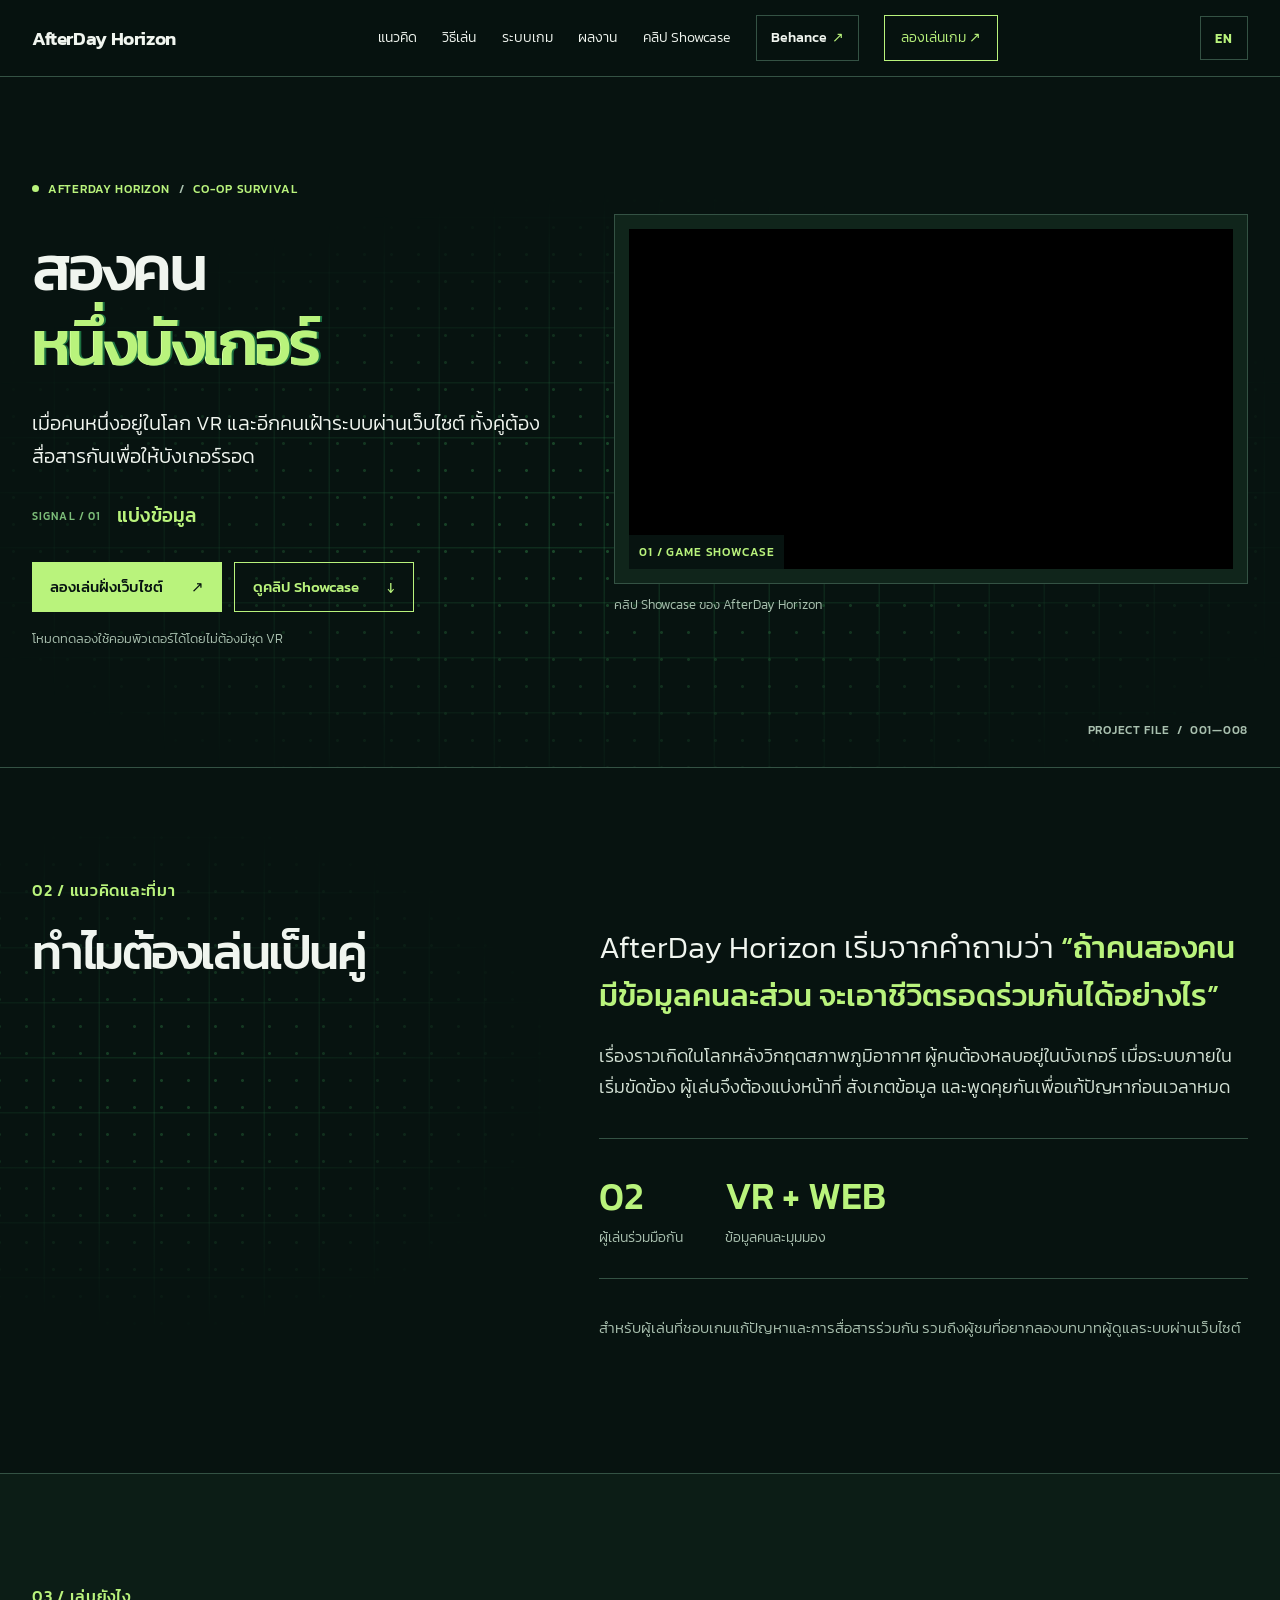
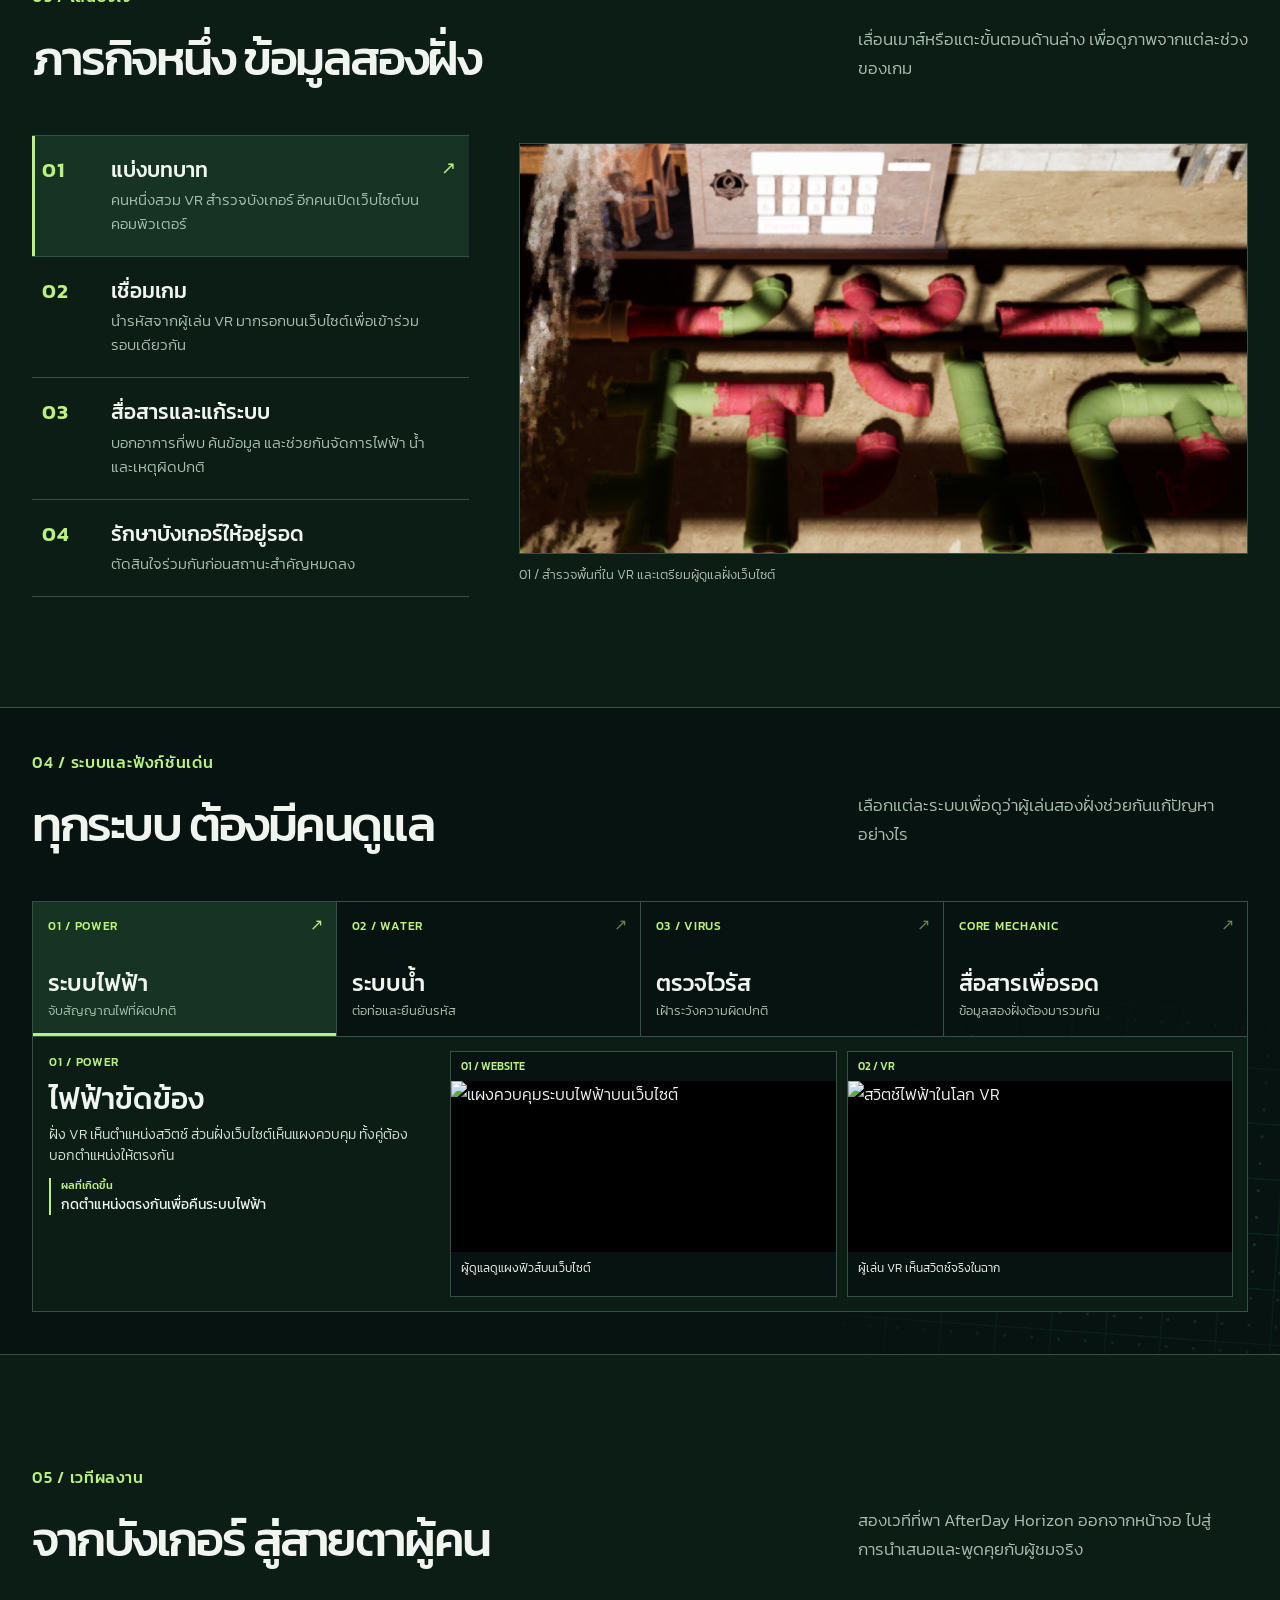
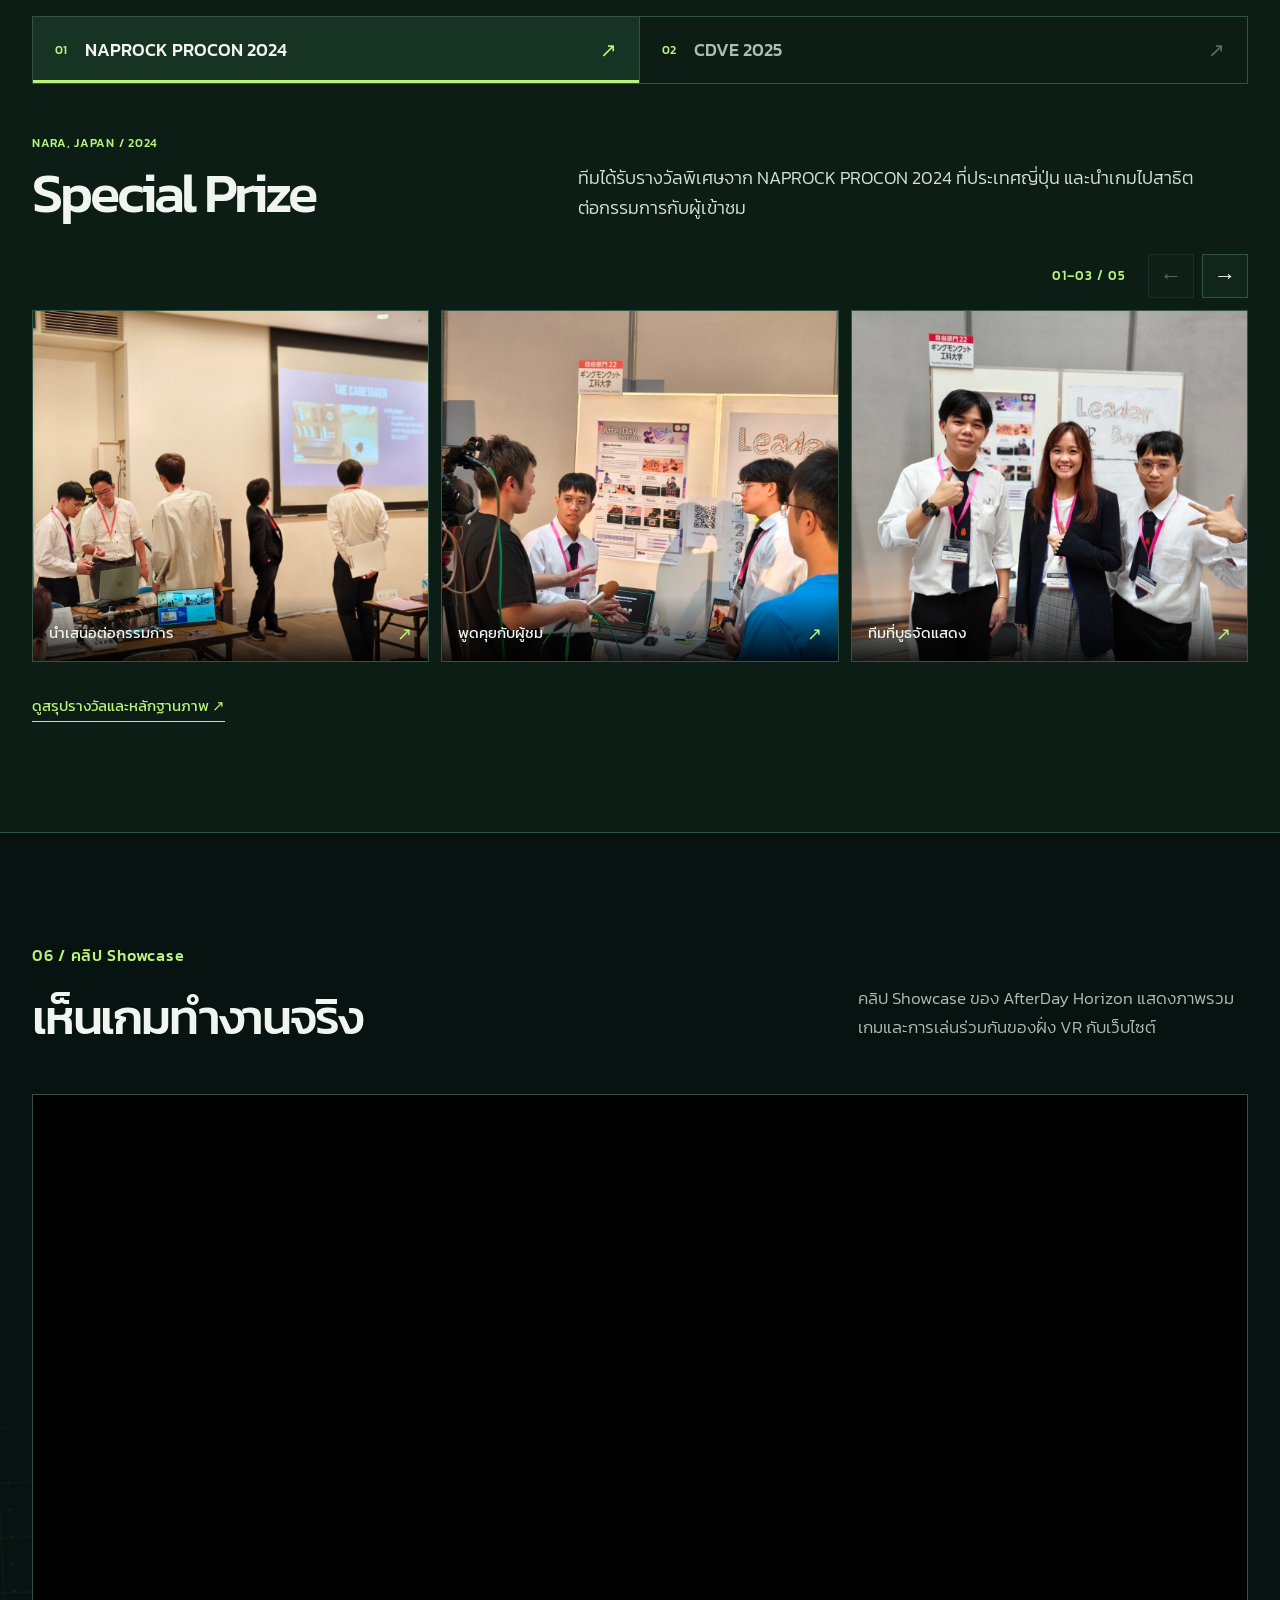
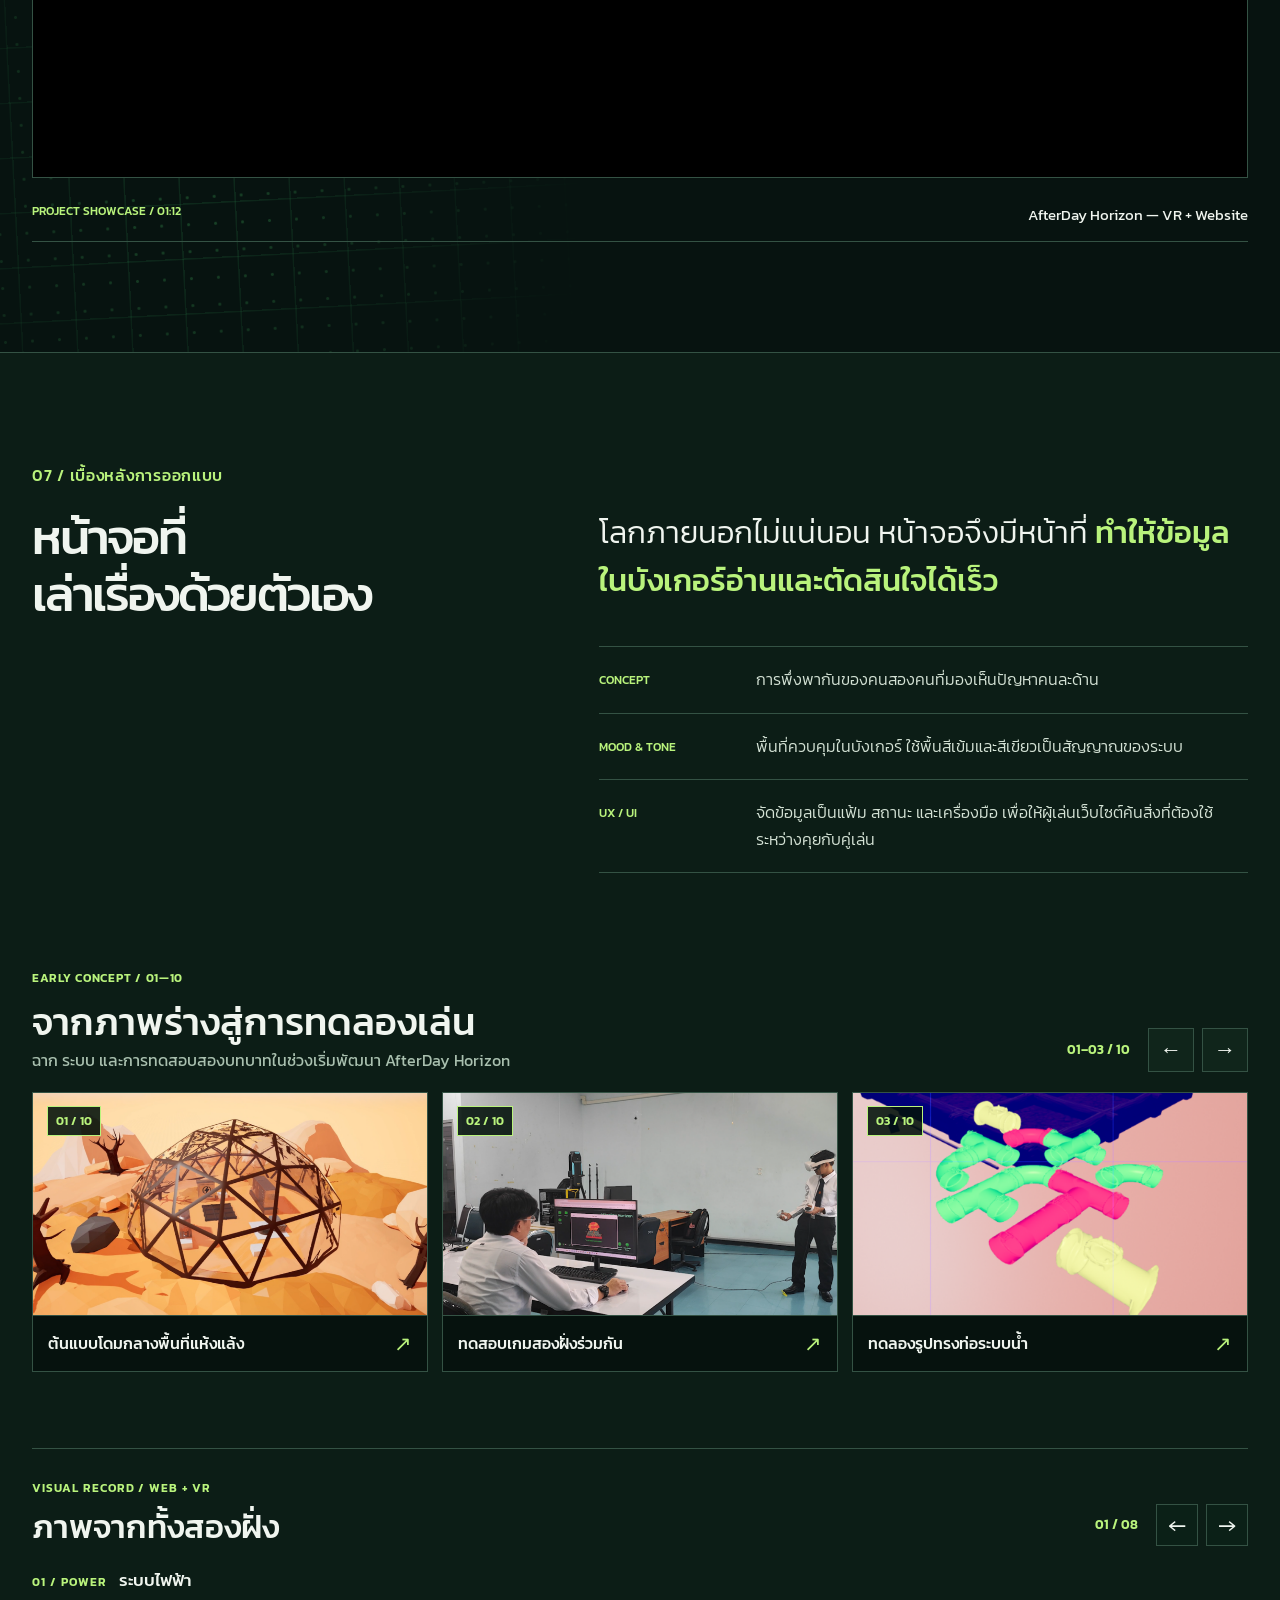
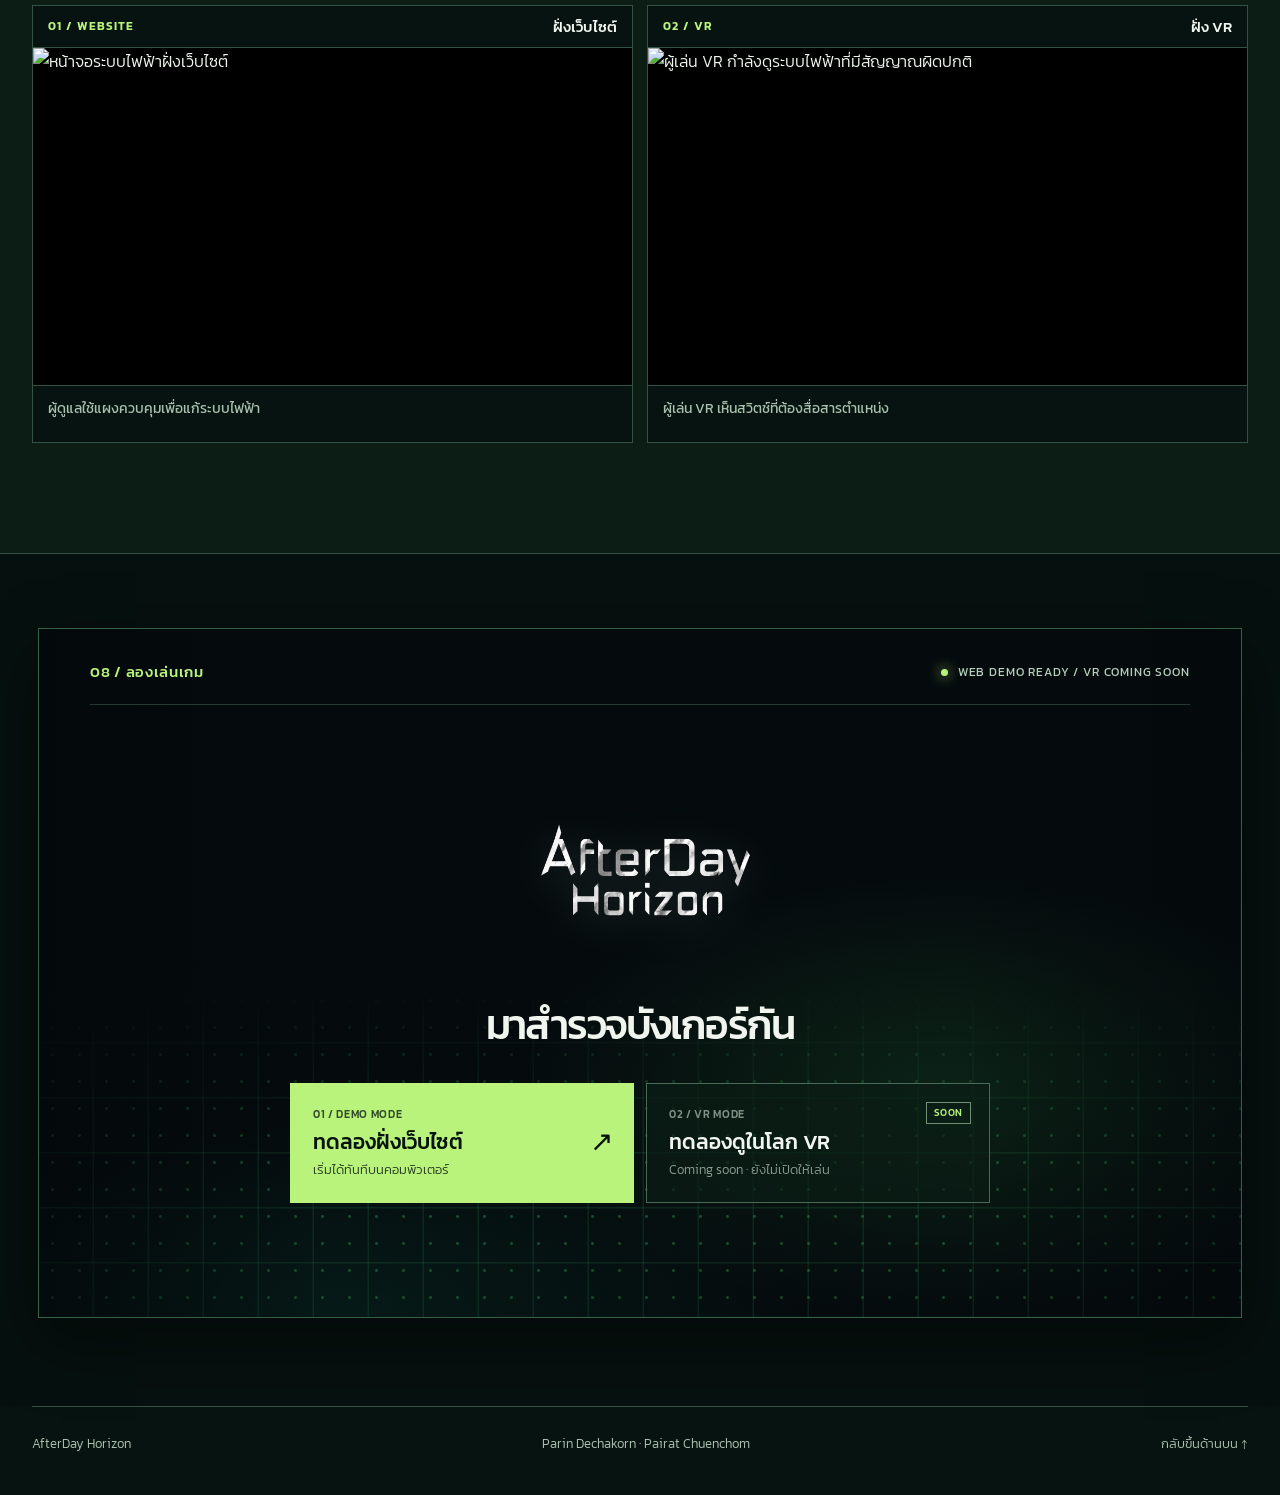
==== index.html @ 2ce30a41 "first commit 1" ====
<!doctype html>
<html lang="th">
<head>
  <meta charset="utf-8">
  <meta name="viewport" content="width=device-width, initial-scale=1">
  <meta name="theme-color" content="#071310">
  <meta name="description" content="AfterDay Horizon เกมเอาชีวิตรอดแบบร่วมมือสำหรับผู้เล่นสองคน ผ่าน VR และเว็บไซต์">
  <title>AfterDay Horizon</title>
  <link rel="icon" type="image/svg+xml" href="img/afterday-favicon.svg?v=1">
  <link rel="preconnect" href="https://fonts.googleapis.com">
  <link rel="preconnect" href="https://fonts.gstatic.com" crossorigin>
  <link href="https://fonts.googleapis.com/css2?family=Kanit:wght@300;400;500;600;700&display=swap" rel="stylesheet">
  <link rel="stylesheet" href="presentation.css?v=9">
  <link rel="stylesheet" href="interactive.css?v=7">
  <link rel="stylesheet" href="updates.css?v=17">
  <link rel="stylesheet" href="design-gallery.css?v=3">
  <link rel="stylesheet" href="concept-gallery.css?v=3">
  <link rel="stylesheet" href="play-launch.css?v=6">
  <link rel="stylesheet" href="atmosphere.css?v=2">
  <link rel="stylesheet" href="glitch.css?v=8">
  <link rel="stylesheet" href="game-transition.css?v=3">
  <script src="i18n.js?v=24" defer></script>
  <script src="presentation.js?v=10" defer></script>
  <script src="design-gallery.js?v=3" defer></script>
  <script src="concept-gallery.js?v=2" defer></script>
  <script src="glitch.js?v=9" defer></script>
  <script src="game-transition.js?v=2" defer></script>
</head>
<body>
  <a class="skip-link" href="#main">ข้ามไปยังเนื้อหา</a>
  <header class="site-header" id="top"><div class="header-inner wrap">
    <a class="brand" href="#top" aria-label="AfterDay Horizon กลับไปด้านบน">AfterDay Horizon</a>
    <button class="menu-toggle" type="button" aria-expanded="false" aria-controls="main-nav">เมนู <span aria-hidden="true">+</span></button>
    <nav class="main-nav" id="main-nav" aria-label="เมนูหลัก"><a href="#concept">แนวคิด</a><a href="#how-to-play">วิธีเล่น</a><a href="#systems">ระบบเกม</a><a href="#competition">ผลงาน</a><a href="#demo">คลิป Showcase</a><a class="nav-behance" href="https://www.behance.net/gallery/244161853/AfterDay-Horizon-Award-Winning-VR-Web-Co-op-Game" target="_blank" rel="noopener noreferrer" aria-label="ดูผลงานบน Behance (เปิดแท็บใหม่)">Behance <span aria-hidden="true">↗</span></a><a class="nav-play" href="#play">ลองเล่นเกม <span aria-hidden="true">↗</span></a></nav>
    <button type="button" id="language-toggle" class="language-toggle" aria-label="Switch to English" aria-pressed="false">EN</button>
  </div></header>
  <main id="main">
    <section class="hero wrap" aria-labelledby="hero-title">
      <div class="hero-copy"><p class="eyebrow"><span class="live-dot" aria-hidden="true"></span> AFTERDAY HORIZON <span class="eyebrow-divider">/</span> CO-OP SURVIVAL</p>
        <h1 id="hero-title">สองคน<br><em data-text="หนึ่งบังเกอร์">หนึ่งบังเกอร์</em></h1>
        <p class="hero-lead">เมื่อคนหนึ่งอยู่ในโลก VR และอีกคนเฝ้าระบบผ่านเว็บไซต์ ทั้งคู่ต้องสื่อสารกันเพื่อให้บังเกอร์รอด</p>
        <div class="hero-signal" aria-label="แบ่งข้อมูล แก้ระบบ และรอดไปด้วยกัน"><span class="signal-label" aria-hidden="true">SIGNAL / <span class="signal-index">01</span></span><span class="signal-word" data-text="แบ่งข้อมูล" aria-hidden="true">แบ่งข้อมูล</span></div>
        <div class="actions"><a class="button button-primary game-entry-link" href="game.html?demo=1&v=2">ลองเล่นฝั่งเว็บไซต์ <span aria-hidden="true">↗</span></a><a class="button button-outline" href="#demo">ดูคลิป Showcase <span aria-hidden="true">↓</span></a></div>
        <p class="hero-hint">โหมดทดลองใช้คอมพิวเตอร์ได้โดยไม่ต้องมีชุด VR</p></div>
      <figure class="hero-media"><div class="hero-media-frame"><video id="hero-video" autoplay muted loop playsinline preload="metadata" poster="img_new/img_Website/img_web_11.png" aria-label="วิดีโอ Showcase AfterDay Horizon"><source src="img_new/cdve/showcase.mp4" type="video/mp4"></video><span class="media-label">01 / GAME SHOWCASE</span></div><figcaption>คลิป Showcase ของ AfterDay Horizon</figcaption></figure>
      <div class="hero-index" aria-hidden="true">PROJECT FILE&nbsp; / &nbsp;001—008</div>
    </section>
    <section class="section concept-section" id="concept" aria-labelledby="concept-title"><div class="wrap section-grid"><div class="section-heading"><span class="section-number">02 / แนวคิดและที่มา</span><h2 class="single-line-title" id="concept-title"><span class="glitch-keyword" data-text="ทำไมต้องเล่นเป็นคู่">ทำไมต้องเล่นเป็นคู่</span></h2></div><div class="section-content"><p class="big-copy">AfterDay Horizon เริ่มจากคำถามว่า <strong>“ถ้าคนสองคนมีข้อมูลคนละส่วน จะเอาชีวิตรอดร่วมกันได้อย่างไร”</strong></p><p>เรื่องราวเกิดในโลกหลังวิกฤตสภาพภูมิอากาศ ผู้คนต้องหลบอยู่ในบังเกอร์ เมื่อระบบภายในเริ่มขัดข้อง ผู้เล่นจึงต้องแบ่งหน้าที่ สังเกตข้อมูล และพูดคุยกันเพื่อแก้ปัญหาก่อนเวลาหมด</p><div class="fact-row"><div><span class="fact-value">02</span><span class="fact-label">ผู้เล่นร่วมมือกัน</span></div><div><span class="fact-value">VR + WEB</span><span class="fact-label">ข้อมูลคนละมุมมอง</span></div></div><p class="minor-copy">สำหรับผู้เล่นที่ชอบเกมแก้ปัญหาและการสื่อสารร่วมกัน รวมถึงผู้ชมที่อยากลองบทบาทผู้ดูแลระบบผ่านเว็บไซต์</p></div></div></section>
    <section class="section steps-section" id="how-to-play" aria-labelledby="steps-title">
      <div class="wrap">
        <div class="section-heading horizontal"><div><span class="section-number">03 / เล่นยังไง</span><h2 class="single-line-title" id="steps-title"><span class="glitch-keyword" data-text="ภารกิจหนึ่ง ข้อมูลสองฝั่ง">ภารกิจหนึ่ง ข้อมูลสองฝั่ง</span></h2></div><p>เลื่อนเมาส์หรือแตะขั้นตอนด้านล่าง เพื่อดูภาพจากแต่ละช่วงของเกม</p></div>
        <div class="step-layout">
          <ol class="step-list">
            <li><button class="step-trigger is-active" type="button" data-step="1" aria-current="step"><span class="step-count">01</span><span class="step-body"><strong>แบ่งบทบาท</strong><span>คนหนึ่งสวม VR สำรวจบังเกอร์ อีกคนเปิดเว็บไซต์บนคอมพิวเตอร์</span></span><span class="step-arrow" aria-hidden="true">↗</span></button></li>
            <li><button class="step-trigger" type="button" data-step="2"><span class="step-count">02</span><span class="step-body"><strong>เชื่อมเกม</strong><span>นำรหัสจากผู้เล่น VR มากรอกบนเว็บไซต์เพื่อเข้าร่วมรอบเดียวกัน</span></span><span class="step-arrow" aria-hidden="true">↗</span></button></li>
            <li><button class="step-trigger" type="button" data-step="3"><span class="step-count">03</span><span class="step-body"><strong>สื่อสารและแก้ระบบ</strong><span>บอกอาการที่พบ ค้นข้อมูล และช่วยกันจัดการไฟฟ้า น้ำ และเหตุผิดปกติ</span></span><span class="step-arrow" aria-hidden="true">↗</span></button></li>
            <li><button class="step-trigger" type="button" data-step="4"><span class="step-count">04</span><span class="step-body"><strong>รักษาบังเกอร์ให้อยู่รอด</strong><span>ตัดสินใจร่วมกันก่อนสถานะสำคัญหมดลง</span></span><span class="step-arrow" aria-hidden="true">↗</span></button></li>
          </ol>
          <figure class="step-visual"><div class="step-image-frame"><img id="step-preview" src="img_new/img_VR/img_vr_14.png" alt="ผู้เล่น VR กำลังจัดการท่อน้ำในบังเกอร์" loading="lazy" width="1280" height="720"></div><figcaption id="step-caption" aria-live="polite">01 / สำรวจพื้นที่ใน VR และเตรียมผู้ดูแลฝั่งเว็บไซต์</figcaption></figure>
        </div>
      </div>
    </section>
    <section class="section systems-section" id="systems" aria-labelledby="systems-title">
      <div class="wrap">
        <div class="section-heading horizontal"><div><span class="section-number">04 / ระบบและฟังก์ชันเด่น</span><h2 class="single-line-title" id="systems-title"><span class="glitch-keyword" data-text="ทุกระบบ ต้องมีคนดูแล">ทุกระบบ ต้องมีคนดูแล</span></h2></div><p>เลือกแต่ละระบบเพื่อดูว่าผู้เล่นสองฝั่งช่วยกันแก้ปัญหาอย่างไร</p></div>
        <div class="system-grid" role="group" aria-label="เลือกระบบในเกม">
          <button type="button" class="system-card is-active" data-system="power" aria-pressed="true"><span class="system-id">01 / POWER</span><span class="system-title">ระบบไฟฟ้า</span><span class="system-teaser">จับสัญญาณไฟที่ผิดปกติ</span><span class="system-card-arrow" aria-hidden="true">↗</span></button>
          <button type="button" class="system-card" data-system="water" aria-pressed="false"><span class="system-id">02 / WATER</span><span class="system-title">ระบบน้ำ</span><span class="system-teaser">ต่อท่อและยืนยันรหัส</span><span class="system-card-arrow" aria-hidden="true">↗</span></button>
          <button type="button" class="system-card" data-system="virus" aria-pressed="false"><span class="system-id">03 / VIRUS</span><span class="system-title">ตรวจไวรัส</span><span class="system-teaser">เฝ้าระวังความผิดปกติ</span><span class="system-card-arrow" aria-hidden="true">↗</span></button>
          <button type="button" class="system-card system-summary" data-system="coop" aria-pressed="false"><span class="system-id">CORE MECHANIC</span><span class="system-title">สื่อสารเพื่อรอด</span><span class="system-teaser">ข้อมูลสองฝั่งต้องมารวมกัน</span><span class="system-card-arrow" aria-hidden="true">↗</span></button>
        </div>
        <div class="system-detail" aria-live="polite">
          <div class="system-detail-copy"><span id="system-detail-index" class="stage-meta">01 / POWER</span><h3 id="system-detail-title">ไฟฟ้าขัดข้อง</h3><p id="system-detail-text">ฝั่ง VR เห็นตำแหน่งสวิตช์ ส่วนฝั่งเว็บไซต์เห็นแผงควบคุม ทั้งคู่ต้องบอกตำแหน่งให้ตรงกัน</p><div class="system-result"><span>ผลที่เกิดขึ้น</span><strong id="system-detail-result">กดตำแหน่งตรงกันเพื่อคืนระบบไฟฟ้า</strong></div></div>
          <div class="system-views">
            <figure class="system-view"><span class="system-view-label">01 / WEBSITE</span><img id="system-web-image" src="img_new/img_Website/img_web_11.png" alt="แผงควบคุมระบบไฟฟ้าบนเว็บไซต์" loading="lazy" width="1280" height="720"><figcaption id="system-web-caption">ผู้ดูแลดูแผงฟิวส์บนเว็บไซต์</figcaption></figure>
            <figure class="system-view"><span class="system-view-label">02 / VR</span><img id="system-vr-image" src="img_new/img_VR/img_vr_12.png" alt="สวิตช์ไฟฟ้าในโลก VR" loading="lazy" width="1280" height="720"><figcaption id="system-vr-caption">ผู้เล่น VR เห็นสวิตช์จริงในฉาก</figcaption></figure>
          </div>
        </div>
      </div>
    </section>
    <section class="section competition-section" id="competition" aria-labelledby="competition-title">
      <div class="wrap">
        <div class="section-heading horizontal"><div><span class="section-number">05 / เวทีผลงาน</span><h2 class="single-line-title" id="competition-title"><span class="glitch-keyword" data-text="จากบังเกอร์ สู่สายตาผู้คน">จากบังเกอร์ สู่สายตาผู้คน</span></h2></div><p>สองเวทีที่พา AfterDay Horizon ออกจากหน้าจอ ไปสู่การนำเสนอและพูดคุยกับผู้ชมจริง</p></div>
        <div class="stage-switch" role="tablist" aria-label="เลือกเวทีผลงาน">
          <button type="button" class="stage-tab is-active" id="tab-naprock" role="tab" aria-selected="true" aria-controls="panel-naprock" tabindex="0"><span>01</span> NAPROCK PROCON 2024 <span class="tab-arrow" aria-hidden="true">↗</span></button>
          <button type="button" class="stage-tab" id="tab-cdve" role="tab" aria-selected="false" aria-controls="panel-cdve" tabindex="-1"><span>02</span> CDVE 2025 <span class="tab-arrow" aria-hidden="true">↗</span></button>
        </div>
        <div class="stage-panel" id="panel-naprock" role="tabpanel" aria-labelledby="tab-naprock">
          <div class="stage-intro"><div><span class="stage-meta">NARA, JAPAN / 2024</span><h3>Special Prize</h3></div><p>ทีมได้รับรางวัลพิเศษจาก NAPROCK PROCON 2024 ที่ประเทศญี่ปุ่น และนำเกมไปสาธิตต่อกรรมการกับผู้เข้าชม</p></div>
          <div class="gallery-toolbar"><span class="gallery-count" aria-live="polite">01–03 / 05</span><div class="gallery-controls"><button class="gallery-nav gallery-prev" type="button" aria-label="ภาพก่อนหน้า" aria-controls="naprock-gallery" disabled>←</button><button class="gallery-nav gallery-next" type="button" aria-label="ภาพถัดไป" aria-controls="naprock-gallery">→</button></div></div>
          <div class="stage-gallery naprock-gallery" id="naprock-gallery" aria-label="ภาพการแข่งขัน NAPROCK PROCON 2024">
            <button class="gallery-item" type="button" data-detail="naprock-presentation" data-full-image="img_new/japan_trip/LINE_ALBUM_NAPROCK 2024_260701_34.jpg" data-caption="นำเสนอ AfterDay Horizon ต่อกรรมการที่ NAPROCK PROCON 2024" aria-label="ดูภาพนำเสนอต่อกรรมการเต็มจอ"><img src="img_new/japan_trip/LINE_ALBUM_NAPROCK 2024_260701_34.jpg" alt="ทีม AfterDay Horizon นำเสนอโปรเจกต์ต่อกรรมการ" loading="lazy"><span class="gallery-caption">นำเสนอต่อกรรมการ <span aria-hidden="true">↗</span></span></button>
            <button class="gallery-item" type="button" data-detail="naprock-interview" data-full-image="img_new/japan_trip/LINE_ALBUM_NAPROCK 2024_260701_47.jpg" data-caption="สัมภาษณ์หน้าโปสเตอร์ AfterDay Horizon" aria-label="ดูภาพสัมภาษณ์เต็มจอ"><img src="img_new/japan_trip/LINE_ALBUM_NAPROCK 2024_260701_47.jpg" alt="ทีมให้สัมภาษณ์หน้าโปสเตอร์ AfterDay Horizon" loading="lazy"><span class="gallery-caption">พูดคุยกับผู้ชม <span aria-hidden="true">↗</span></span></button>
            <button class="gallery-item" type="button" data-detail="naprock-team" data-full-image="img_new/japan_trip/LINE_ALBUM_NAPROCK 2024_260701_106.jpg" data-caption="ทีม AfterDay Horizon ที่บูธจัดแสดง" aria-label="ดูภาพทีมที่บูธเต็มจอ"><img src="img_new/japan_trip/LINE_ALBUM_NAPROCK 2024_260701_106.jpg" alt="ทีม AfterDay Horizon ที่บูธจัดแสดง" loading="lazy"><span class="gallery-caption">ทีมที่บูธจัดแสดง <span aria-hidden="true">↗</span></span></button>
            <button class="gallery-item gallery-certificate" type="button" data-detail="naprock-prize-certificate" data-full-image="img_new/AfterDay_prize.jpg" data-caption="ใบประกาศรางวัล Special Prize จาก NAPROCK 2024" aria-label="ดูใบประกาศรางวัล Special Prize เต็มจอ"><img src="img_new/AfterDay_prize.jpg" alt="ใบประกาศรางวัล Special Prize ของทีม AfterDay Horizon" loading="lazy"><span class="gallery-caption">ใบประกาศรางวัล Special Prize <span aria-hidden="true">↗</span></span></button>
            <button class="gallery-item gallery-certificate" type="button" data-detail="naprock-attendance-certificate" data-full-image="img_new/AfterDay_certificate (1).pdf.jpg" data-caption="ใบประกาศการเข้าร่วม NAPROCK 2024" aria-label="ดูใบประกาศการเข้าร่วมเต็มจอ"><img src="img_new/AfterDay_certificate (1).pdf.jpg" alt="ใบประกาศการเข้าร่วม NAPROCK 2024 ของทีม AfterDay Horizon" loading="lazy"><span class="gallery-caption">ใบประกาศการเข้าร่วม <span aria-hidden="true">↗</span></span></button>
          </div>
          <button class="proof-link" type="button" data-detail="naprock-award" data-full-image="img_new/AfterDay_prize.jpg" data-caption="สรุปรางวัล Special Prize จาก NAPROCK PROCON 2024">ดูสรุปรางวัลและหลักฐานภาพ <span aria-hidden="true">↗</span></button>
        </div>
        <div class="stage-panel" id="panel-cdve" role="tabpanel" aria-labelledby="tab-cdve" hidden>
          <div class="stage-intro"><div><span class="stage-meta">BANGKOK, THAILAND / 2025</span><h3>CDVE 2025</h3></div><p>AfterDay Horizon ได้รับการตอบรับให้นำเสนอและตีพิมพ์ผลงานในงาน Cooperative Design, Visualization and Engineering (CDVE 2025) ซึ่งเป็นเวทีวิชาการด้านการออกแบบและเทคโนโลยี</p></div>
          <div class="stage-gallery cdve-gallery">
            <button class="gallery-item" type="button" data-detail="cdve-event" data-full-image="img_new/cdve/B8E0B2B8E09BB820Fanal-1400x841.webp" data-caption="บรรยากาศงาน CDVE 2025 ที่กรุงเทพฯ" aria-label="ดูภาพบรรยากาศงาน CDVE เต็มจอ"><img src="img_new/cdve/B8E0B2B8E09BB820Fanal-1400x841.webp" alt="ผู้เข้าร่วมงาน CDVE 2025 บนเวทีประชุม" loading="lazy"><span class="gallery-caption">บรรยากาศงาน <span aria-hidden="true">↗</span></span></button>
            <button class="gallery-item" type="button" data-detail="cdve-attendee" data-full-image="img_new/cdve/IMG_2032.jpg" data-caption="บัตรผู้เข้าร่วมงานของ Parin Dechakorn" aria-label="ดูบัตรผู้เข้าร่วมงาน CDVE เต็มจอ"><img src="img_new/cdve/IMG_2032.jpg" alt="บัตรผู้เข้าร่วมงาน CDVE 2025 ของ Parin Dechakorn" loading="lazy"><span class="gallery-caption">ผู้เข้าร่วมงาน <span aria-hidden="true">↗</span></span></button>
            <button class="gallery-item" type="button" data-detail="cdve-proceedings" data-full-image="img_new/cdve/CDVE.png" data-caption="ปก proceedings งาน CDVE 2025" aria-label="ดูปกเอกสาร CDVE เต็มจอ"><img src="img_new/cdve/CDVE.png" alt="ปก proceedings งาน CDVE 2025" loading="lazy"><span class="gallery-caption">เอกสารการประชุม <span aria-hidden="true">↗</span></span></button>
          </div>
          <button class="proof-link" type="button" data-detail="cdve-summary" data-full-image="img_new/cdve/B8E0B2B8E09BB820Fanal-1400x841.webp" data-caption="สรุปการนำเสนอผลงานที่ CDVE 2025">ดูสรุปการนำเสนอและเผยแพร่ผลงาน <span aria-hidden="true">↗</span></button>
        </div>
      </div>
    </section>
    <section class="section demo-section" id="demo" aria-labelledby="demo-title"><div class="wrap"><div class="section-heading horizontal"><div><span class="section-number">06 / คลิป Showcase</span><h2 id="demo-title"><span class="glitch-keyword" data-text="เห็นเกมทำงานจริง">เห็นเกมทำงานจริง</span></h2></div><p>คลิป Showcase ของ AfterDay Horizon แสดงภาพรวมเกมและการเล่นร่วมกันของฝั่ง VR กับเว็บไซต์</p></div><figure class="demo-feature"><video controls playsinline preload="none" poster="img_new/img_Website/img_web_11.png" aria-label="คลิป Showcase AfterDay Horizon"><source src="img_new/cdve/showcase.mp4" type="video/mp4">เบราว์เซอร์นี้ไม่รองรับการเล่นวิดีโอ</video><figcaption><span>PROJECT SHOWCASE / 01:12</span><strong>AfterDay Horizon — VR + Website</strong></figcaption></figure></div></section>
    <section class="section design-section" id="design" aria-labelledby="design-title">
      <div class="wrap section-grid">
        <div class="section-heading"><span class="section-number">07 / เบื้องหลังการออกแบบ</span><h2 id="design-title"><span class="glitch-keyword" data-text="หน้าจอที่">หน้าจอที่</span><br>เล่าเรื่องด้วยตัวเอง</h2></div>
        <div class="section-content"><p class="big-copy">โลกภายนอกไม่แน่นอน หน้าจอจึงมีหน้าที่ <strong>ทำให้ข้อมูลในบังเกอร์อ่านและตัดสินใจได้เร็ว</strong></p><div class="design-points"><div><span>CONCEPT</span><p>การพึ่งพากันของคนสองคนที่มองเห็นปัญหาคนละด้าน</p></div><div><span>MOOD & TONE</span><p>พื้นที่ควบคุมในบังเกอร์ ใช้พื้นสีเข้มและสีเขียวเป็นสัญญาณของระบบ</p></div><div><span>UX / UI</span><p>จัดข้อมูลเป็นแฟ้ม สถานะ และเครื่องมือ เพื่อให้ผู้เล่นเว็บไซต์ค้นสิ่งที่ต้องใช้ระหว่างคุยกับคู่เล่น</p></div></div></div>
      </div>
      <div class="wrap concept-gallery" aria-label="ภาพคอนเซปช่วงแรกของเกม">
        <div class="concept-gallery-head">
          <div><span class="concept-gallery-kicker">EARLY CONCEPT / 01—10</span><h3>จากภาพร่างสู่การทดลองเล่น</h3><p>ฉาก ระบบ และการทดสอบสองบทบาทในช่วงเริ่มพัฒนา AfterDay Horizon</p></div>
          <div class="concept-gallery-controls"><span class="concept-gallery-count" aria-live="polite">01–03 / 10</span><button class="concept-gallery-prev" type="button" aria-label="ภาพคอนเซปก่อนหน้า">←</button><button class="concept-gallery-next" type="button" aria-label="ภาพคอนเซปถัดไป">→</button></div>
        </div>
        <div class="concept-gallery-grid">
          <button class="concept-gallery-item" type="button" data-concept="1" data-title="ต้นแบบโดมกลางพื้นที่แห้งแล้ง" data-description="ภาพมุมกว้างของฉากต้นแบบ แสดงโครงโดมและการวางอุปกรณ์ในภูมิประเทศแห้งแล้ง" data-full-image="img_new/concept/concept6.png" aria-label="ดูรายละเอียดภาพคอนเซป 01"><img src="img_new/concept/concept6.png" alt="ต้นแบบโดมกลางพื้นที่แห้งแล้ง" loading="lazy"><span class="concept-gallery-number">01 / 10</span><span class="concept-gallery-caption">ต้นแบบโดมกลางพื้นที่แห้งแล้ง <span aria-hidden="true">↗</span></span></button>
          <button class="concept-gallery-item" type="button" data-concept="2" data-title="ทดสอบเกมสองฝั่งร่วมกัน" data-description="ผู้ทดสอบฝั่งเว็บไซต์และฝั่ง VR เล่นอยู่ในพื้นที่เดียวกัน เพื่อดูว่าข้อมูลบนจอและการกระทำใน VR เชื่อมกันอย่างไร" data-full-image="img_new/concept/concept3.png" aria-label="ดูรายละเอียดภาพคอนเซป 02"><img src="img_new/concept/concept3.png" alt="ทดสอบเกมสองฝั่งร่วมกัน" loading="lazy"><span class="concept-gallery-number">02 / 10</span><span class="concept-gallery-caption">ทดสอบเกมสองฝั่งร่วมกัน <span aria-hidden="true">↗</span></span></button>
          <button class="concept-gallery-item" type="button" data-concept="3" data-title="ทดลองรูปทรงท่อระบบน้ำ" data-description="ชุดโมเดลข้อต่อท่อหลายรูปแบบและสี แสดงการทดลองชิ้นส่วนสำหรับปริศนาระบบน้ำ" data-full-image="img_new/concept/concept8.png" aria-label="ดูรายละเอียดภาพคอนเซป 03"><img src="img_new/concept/concept8.png" alt="ทดลองรูปทรงท่อระบบน้ำ" loading="lazy"><span class="concept-gallery-number">03 / 10</span><span class="concept-gallery-caption">ทดลองรูปทรงท่อระบบน้ำ <span aria-hidden="true">↗</span></span></button>
          <button class="concept-gallery-item" type="button" data-concept="4" data-title="มุมมองภายในพื้นที่ทดลอง" data-description="ต้นแบบฉาก VR ภายในโดม มีแผงรหัส กล่องระบบไฟฟ้า และแปลงปลูกพืช เพื่อทดลองวางตำแหน่งภารกิจ" data-full-image="img_new/concept/concept5.png" aria-label="ดูรายละเอียดภาพคอนเซป 04"><img src="img_new/concept/concept5.png" alt="มุมมองภายในพื้นที่ทดลอง" loading="lazy"><span class="concept-gallery-number">04 / 10</span><span class="concept-gallery-caption">มุมมองภายในพื้นที่ทดลอง <span aria-hidden="true">↗</span></span></button>
          <button class="concept-gallery-item" type="button" data-concept="5" data-title="ขีดเขียนไอเดียบนภาพต้นแบบ" data-description="ภาพฉากที่มีการวาดสัญลักษณ์และวงตำแหน่งทับบนต้นแบบ เพื่อสื่อจุดที่อาจพัฒนาเป็นอุปกรณ์หรือพื้นที่โต้ตอบ" data-full-image="img_new/concept/concept7.png" aria-label="ดูรายละเอียดภาพคอนเซป 05"><img src="img_new/concept/concept7.png" alt="ขีดเขียนไอเดียบนภาพต้นแบบ" loading="lazy"><span class="concept-gallery-number">05 / 10</span><span class="concept-gallery-caption">ขีดเขียนไอเดียบนภาพต้นแบบ <span aria-hidden="true">↗</span></span></button>
          <button class="concept-gallery-item" type="button" data-concept="6" data-title="ผังภารกิจฝั่ง VR" data-description="บอร์ดไอเดียแรกเริ่มที่แยกงานของผู้เล่น VR ตั้งแต่การสำรวจ ปลูกพืช ซ่อมระบบ ไปจนถึงกลับจุดหลบภัย" data-full-image="img_new/concept/concept9.png" aria-label="ดูรายละเอียดภาพคอนเซป 06"><img src="img_new/concept/concept9.png" alt="ผังภารกิจฝั่ง VR" loading="lazy"><span class="concept-gallery-number">06 / 10</span><span class="concept-gallery-caption">ผังภารกิจฝั่ง VR <span aria-hidden="true">↗</span></span></button>
          <button class="concept-gallery-item" type="button" data-concept="7" data-title="ผังภารกิจฝั่งเว็บไซต์" data-description="บอร์ดงานของผู้ดูแลฝั่งเว็บไซต์ เน้นการอ่านข้อมูล บอกขั้นตอนและรหัส แล้วประสานกับผู้เล่น VR" data-full-image="img_new/concept/concept10.png" aria-label="ดูรายละเอียดภาพคอนเซป 07"><img src="img_new/concept/concept10.png" alt="ผังภารกิจฝั่งเว็บไซต์" loading="lazy"><span class="concept-gallery-number">07 / 10</span><span class="concept-gallery-caption">ผังภารกิจฝั่งเว็บไซต์ <span aria-hidden="true">↗</span></span></button>
          <button class="concept-gallery-item" type="button" data-concept="8" data-title="ทดลองบทบาทผู้ดูแลผ่านจอ" data-description="ภาพการทดลองใช้งานหน้าจอคอมพิวเตอร์ ซึ่งเป็นจุดเริ่มของบทบาทผู้ดูแลข้อมูลและการสื่อสารกับผู้เล่น VR" data-full-image="img_new/concept/concept1.png" aria-label="ดูรายละเอียดภาพคอนเซป 08"><img src="img_new/concept/concept1.png" alt="ทดลองบทบาทผู้ดูแลผ่านจอ" loading="lazy"><span class="concept-gallery-number">08 / 10</span><span class="concept-gallery-caption">ทดลองบทบาทผู้ดูแลผ่านจอ <span aria-hidden="true">↗</span></span></button>
          <button class="concept-gallery-item" type="button" data-concept="9" data-title="ทดสอบการเคลื่อนไหวใน VR" data-description="อีกมุมของการทดลองเฮดเซ็ตและคอนโทรลเลอร์ ช่วยให้เห็นพื้นที่จริงที่ผู้เล่นต้องใช้ขณะเคลื่อนไหว" data-full-image="img_new/concept/concept4.png" aria-label="ดูรายละเอียดภาพคอนเซป 09"><img src="img_new/concept/concept4.png" alt="ทดสอบการเคลื่อนไหวใน VR" loading="lazy"><span class="concept-gallery-number">09 / 10</span><span class="concept-gallery-caption">ทดสอบการเคลื่อนไหวใน VR <span aria-hidden="true">↗</span></span></button>
          <button class="concept-gallery-item" type="button" data-concept="10" data-title="ทดลองควบคุมในโลก VR" data-description="ผู้ทดสอบสวมเฮดเซ็ตและถือคอนโทรลเลอร์ เพื่อสำรวจการเคลื่อนไหวและการโต้ตอบในพื้นที่เกม" data-full-image="img_new/concept/concept2.png" aria-label="ดูรายละเอียดภาพคอนเซป 10"><img src="img_new/concept/concept2.png" alt="ทดลองควบคุมในโลก VR" loading="lazy"><span class="concept-gallery-number">10 / 10</span><span class="concept-gallery-caption">ทดลองควบคุมในโลก VR <span aria-hidden="true">↗</span></span></button>
        </div>
      </div>
      <div class="wrap design-gallery" aria-label="ภาพเปรียบเทียบฝั่งเว็บไซต์และ VR">
        <div class="design-gallery-head">
          <div><span class="design-gallery-kicker">VISUAL RECORD / WEB + VR</span><h3>ภาพจากทั้งสองฝั่ง</h3></div>
          <div class="design-gallery-controls"><span id="design-gallery-count" aria-live="polite">01 / 08</span><button id="design-gallery-prev" type="button" aria-label="ภาพก่อนหน้า">←</button><button id="design-gallery-next" type="button" aria-label="ภาพถัดไป">→</button></div>
        </div>
        <div class="design-gallery-slide" data-design-slide>
          <div class="design-gallery-topic"><span>01 / POWER</span><strong>ระบบไฟฟ้า</strong></div>
          <div class="design-gallery-pair">
            <figure><div class="design-gallery-side"><span>01 / WEBSITE</span><strong>ฝั่งเว็บไซต์</strong></div><img src="img_new/img_Website/img_web_11.png" alt="หน้าจอระบบไฟฟ้าฝั่งเว็บไซต์" loading="lazy" width="1280" height="720"><figcaption>ผู้ดูแลใช้แผงควบคุมเพื่อแก้ระบบไฟฟ้า</figcaption></figure>
            <figure><div class="design-gallery-side"><span>02 / VR</span><strong>ฝั่ง VR</strong></div><img src="img_new/img_VR/img_vr_12.png" alt="ผู้เล่น VR กำลังดูระบบไฟฟ้าที่มีสัญญาณผิดปกติ" loading="lazy" width="1280" height="720"><figcaption>ผู้เล่น VR เห็นสวิตช์ที่ต้องสื่อสารตำแหน่ง</figcaption></figure>
          </div>
        </div>
        <div class="design-gallery-slide" data-design-slide hidden>
          <div class="design-gallery-topic"><span>02 / POWER SIGNALS</span><strong>สัญญาณไฟฟ้า</strong></div>
          <div class="design-gallery-pair">
            <figure><div class="design-gallery-side"><span>01 / WEBSITE</span><strong>ฝั่งเว็บไซต์</strong></div><img src="info/guide_elec.png" alt="คู่มือแผงไฟฟ้าฝั่งเว็บไซต์" loading="lazy" width="3965" height="2229"><figcaption>คู่มือชี้ไฟสถานะ สวิตช์ และเวลาซ่อม</figcaption></figure>
            <figure><div class="design-gallery-side"><span>02 / VR</span><strong>ฝั่ง VR</strong></div><img src="img_new/img_VR/img_vr_12.png" alt="ผู้เล่น VR มองแผงสวิตช์ไฟฟ้า" loading="lazy" width="1280" height="720"><figcaption>ผู้เล่น VR อ่านตำแหน่งสวิตช์จากแผงจริง</figcaption></figure>
          </div>
        </div>
        <div class="design-gallery-slide" data-design-slide hidden>
          <div class="design-gallery-topic"><span>03 / WATER</span><strong>ระบบน้ำ</strong></div>
          <div class="design-gallery-pair">
            <figure><div class="design-gallery-side"><span>01 / WEBSITE</span><strong>ฝั่งเว็บไซต์</strong></div><img src="img_new/img_Website/img_web_9.png" alt="คู่มือตำแหน่งท่อบนเว็บไซต์" loading="lazy" width="3965" height="2275"><figcaption>คู่มือฝั่งเว็บไซต์บอกตำแหน่งท่อที่ต้องซ่อม</figcaption></figure>
            <figure><div class="design-gallery-side"><span>02 / VR</span><strong>ฝั่ง VR</strong></div><img src="img_new/img_VR/img_vr_14.png" alt="ผู้เล่น VR กำลังเชื่อมท่อน้ำ" loading="lazy" width="1280" height="720"><figcaption>ผู้เล่น VR หมุนและเชื่อมท่อในฉาก</figcaption></figure>
          </div>
        </div>
        <div class="design-gallery-slide" data-design-slide hidden>
          <div class="design-gallery-topic"><span>04 / WATER CODE</span><strong>รหัสและท่อ</strong></div>
          <div class="design-gallery-pair">
            <figure><div class="design-gallery-side"><span>01 / WEBSITE</span><strong>ฝั่งเว็บไซต์</strong></div><img src="img_new/img_Website/img_web_10.png" alt="หน้ารหัสซ่อมท่อน้ำฝั่งเว็บไซต์" loading="lazy" width="1280" height="720"><figcaption>ผู้ดูแลเทียบคำใบ้เพื่อหารหัสปลดล็อกท่อ</figcaption></figure>
            <figure><div class="design-gallery-side"><span>02 / VR</span><strong>ฝั่ง VR</strong></div><img src="img_new/img_VR/img_vr_14.png" alt="ผู้เล่น VR ซ่อมท่อและแผงรหัสน้ำ" loading="lazy" width="1280" height="720"><figcaption>ผู้เล่น VR ต่อเส้นทางท่อในบังเกอร์</figcaption></figure>
          </div>
        </div>
        <div class="design-gallery-slide" data-design-slide hidden>
          <div class="design-gallery-topic"><span>05 / VIRUS</span><strong>ตรวจไวรัส</strong></div>
          <div class="design-gallery-pair">
            <figure><div class="design-gallery-side"><span>01 / WEBSITE</span><strong>ฝั่งเว็บไซต์</strong></div><img src="img_new/img_Website/img_web_17.png" alt="หน้าจอระบบไวรัสในเกม" loading="lazy" width="3965" height="2229"><figcaption>ผู้ดูแลติดตามสถานะและลำดับรีเซ็ตไวรัส</figcaption></figure>
            <figure><div class="design-gallery-side"><span>02 / VR</span><strong>ฝั่ง VR</strong></div><img src="img_new/img_VR/img_vr_16.png" alt="พื้นที่บังเกอร์ในโลก VR" loading="lazy" width="1280" height="720"><figcaption>ผู้เล่น VR สำรวจบังเกอร์และรับข้อมูลจากคู่เล่น</figcaption></figure>
          </div>
        </div>
        <div class="design-gallery-slide" data-design-slide hidden>
          <div class="design-gallery-topic"><span>06 / FILES + CLUES</span><strong>แฟ้มและเบาะแส</strong></div>
          <div class="design-gallery-pair">
            <figure><div class="design-gallery-side"><span>01 / WEBSITE</span><strong>ฝั่งเว็บไซต์</strong></div><img src="info/Tutorial 6.png" alt="คู่มือแฟ้มข้อมูลและชิ้นส่วนฝั่งเว็บไซต์" loading="lazy" width="3965" height="2229"><figcaption>แฟ้มข้อมูลแยกคู่มือกับชิ้นส่วนที่ต้องค้นหา</figcaption></figure>
            <figure><div class="design-gallery-side"><span>02 / VR</span><strong>ฝั่ง VR</strong></div><img src="img_new/img_VR/img_vr_8.png" alt="พื้นที่บังเกอร์ที่ผู้เล่น VR สำรวจ" loading="lazy" width="1280" height="720"><figcaption>ผู้เล่น VR สำรวจพื้นที่เพื่อเทียบกับข้อมูลที่ได้รับ</figcaption></figure>
          </div>
        </div>
        <div class="design-gallery-slide" data-design-slide hidden>
          <div class="design-gallery-topic"><span>07 / PARTS</span><strong>ชิ้นส่วนและเบาะแส</strong></div>
          <div class="design-gallery-pair">
            <figure><div class="design-gallery-side"><span>01 / WEBSITE</span><strong>ฝั่งเว็บไซต์</strong></div><img src="img_new/img_Website/img_web_7.png" alt="ไฟล์ตำแหน่งชิ้นส่วนบนเว็บไซต์" loading="lazy" width="1280" height="720"><figcaption>ผู้ดูแลเปิดไฟล์ตำแหน่งชิ้นส่วนให้คู่เล่น</figcaption></figure>
            <figure><div class="design-gallery-side"><span>02 / VR</span><strong>ฝั่ง VR</strong></div><img src="img_new/img_VR/img_vr_7.png" alt="ผู้เล่น VR ค้นหาชิ้นส่วนในบังเกอร์" loading="lazy" width="1280" height="720"><figcaption>ผู้เล่น VR ค้นหาชิ้นส่วนตามเบาะแสในแฟ้ม</figcaption></figure>
          </div>
        </div>
        <div class="design-gallery-slide" data-design-slide hidden>
          <div class="design-gallery-topic"><span>08 / SURVIVAL</span><strong>ภารกิจเอาตัวรอด</strong></div>
          <div class="design-gallery-pair">
            <figure><div class="design-gallery-side"><span>01 / WEBSITE</span><strong>ฝั่งเว็บไซต์</strong></div><img src="img_new/img_Website/img_web_13.png" alt="มินิเกมแยกขยะฝั่งเว็บไซต์" loading="lazy" width="1280" height="720"><figcaption>งานบนหน้าจอผู้ดูแลเพิ่มทรัพยากรให้ทีม</figcaption></figure>
            <figure><div class="design-gallery-side"><span>02 / VR</span><strong>ฝั่ง VR</strong></div><img src="img_new/img_VR/img_vr_18.png" alt="แปลงปลูกอาหารในโลก VR" loading="lazy" width="1280" height="720"><figcaption>ผู้เล่น VR ดูแลพื้นที่ปลูกอาหารในโลกเกม</figcaption></figure>
          </div>
        </div>
      </div>
    </section>
    <section class="section play-section" id="play" aria-labelledby="play-title">
      <div class="wrap play-launch">
        <div class="play-launch-top"><span class="section-number">08 / ลองเล่นเกม</span><span class="play-launch-status"><span aria-hidden="true"></span> WEB DEMO READY / VR COMING SOON</span></div>
        <div class="play-launch-core">
          <img class="play-launch-logo" src="img_new/logo.PNG" alt="" aria-hidden="true" width="1600" height="900" loading="lazy">
          <h2 id="play-title"><span class="glitch-keyword" data-text="มาสำรวจบังเกอร์กัน">มาสำรวจบังเกอร์กัน</span></h2>
          <div class="play-launch-options">
            <a class="play-launch-option play-launch-option-primary game-entry-link" href="game.html?demo=1&v=2"><span class="play-launch-option-index">01 / DEMO MODE</span><strong>ทดลองฝั่งเว็บไซต์</strong><span class="play-launch-option-detail">เริ่มได้ทันทีบนคอมพิวเตอร์</span><span class="play-launch-arrow" aria-hidden="true">↗</span></a>
            <button class="play-launch-option play-launch-option-unavailable" type="button" disabled><span class="play-launch-option-index">02 / VR MODE</span><strong>ทดลองดูในโลก VR</strong><span class="play-launch-option-detail">Coming soon · ยังไม่เปิดให้เล่น</span><span class="play-launch-soon" aria-hidden="true">SOON</span></button>
          </div>
        </div>
      </div>
    </section>
  </main>
  <footer class="footer wrap"><span>AfterDay Horizon</span><span>Parin Dechakorn · Pairat Chuenchom</span><a href="#top">กลับขึ้นด้านบน ↑</a></footer>
  <div class="game-transition" id="game-transition" hidden aria-hidden="true" role="status" aria-live="polite">
    <div class="game-transition-slice game-transition-slice-one" aria-hidden="true"></div>
    <div class="game-transition-slice game-transition-slice-two" aria-hidden="true"></div>
    <div class="game-transition-content"><span class="game-transition-code">AFTERDAY HORIZON / SYSTEM ACCESS</span><strong class="game-transition-title" data-text="กำลังเข้าสู่บังเกอร์">กำลังเข้าสู่บังเกอร์</strong><span class="game-transition-status">CONNECTING <span aria-hidden="true">▰▰▰▰▰▰</span></span></div>
  </div>
</body>
</html>
---- presentation.css ----
:root{color-scheme:dark;--bg:#071310;--panel:#10251b;--panel2:#173323;--line:#345244;--text:#f0f5ef;--muted:#a9c0af;--accent:#b9f37c;--mono:"Kanit",sans-serif;--thai:"Kanit",sans-serif}
*{box-sizing:border-box}html{scroll-behavior:smooth;scroll-padding-top:80px;overflow-x:clip}body{margin:0;background:var(--bg);color:var(--text);font-family:var(--thai);font-weight:300;line-height:1.7}img,video{display:block;max-width:100%}a{color:inherit;text-decoration:none}button{font:inherit}.wrap{width:min(100% - 64px,1240px);margin-inline:auto}.skip-link{position:absolute;left:12px;top:-70px;z-index:20;background:var(--accent);color:var(--bg);padding:10px}.skip-link:focus{top:10px}:focus-visible{outline:2px solid var(--accent);outline-offset:4px}
.site-header{position:sticky;top:0;z-index:10;background:rgba(7,19,16,.97);border-bottom:1px solid var(--line)}.header-inner{min-height:76px;display:flex;align-items:center;justify-content:space-between;gap:28px}.brand{display:flex;align-items:center;gap:12px;font-size:15px;font-weight:500;line-height:1.08;letter-spacing:.01em;flex:none}.brand-mark{display:grid;place-items:center;width:46px;height:46px;border:1px solid var(--accent);color:var(--accent);font:600 15px var(--mono)}.brand-mark span{color:var(--text)}.main-nav{display:flex;align-items:center;gap:clamp(14px,2vw,30px);font-size:14px;white-space:nowrap}.main-nav a:hover,.footer a:hover{color:var(--accent)}.main-nav .nav-play{border:1px solid var(--accent);color:var(--accent);padding:10px 16px}.main-nav .nav-play:hover{background:var(--accent);color:var(--bg)}.menu-toggle{display:none}
.hero{position:relative;display:grid;grid-template-columns:minmax(0,.9fr) minmax(0,1.1fr);align-items:center;gap:clamp(28px,5vw,70px);min-height:690px;padding-block:76px 90px}.eyebrow,.section-number,.system-id,.award-top,.media-label,.step-count,.video-grid figcaption span,.device-note>span,.hero-index{font:500 12px/1.5 var(--mono);letter-spacing:.06em}.eyebrow{color:var(--accent);display:flex;align-items:center;gap:9px;flex-wrap:wrap}.eyebrow-divider{color:var(--muted)}.live-dot{width:7px;height:7px;border-radius:50%;background:var(--accent)}h1,h2,h3,p,figure{margin-top:0}h1,h2,h3{font-family:var(--thai);font-weight:500;line-height:1.17}h1{font-size:clamp(54px,6.4vw,96px);letter-spacing:-.055em;margin:32px 0 26px}h1 em{font-style:normal;color:var(--accent)}.hero-lead{font-size:clamp(19px,1.55vw,23px);line-height:1.65;max-width:570px}.actions{display:flex;gap:12px;flex-wrap:wrap;margin-top:34px}.button{min-height:48px;display:inline-flex;align-items:center;justify-content:space-between;gap:28px;padding:11px 18px;font-weight:500;font-size:15px;transition:background .2s,color .2s,transform .2s}.button:hover{transform:translateY(-2px)}.button-primary{background:var(--accent);color:var(--bg)}.button-primary:hover{background:#d1ffa7}.button-outline{border:1px solid var(--accent);color:var(--accent)}.button-outline:hover{background:var(--panel2)}.hero-hint{margin:16px 0 0;color:var(--muted);font-size:13px}.hero-media{min-width:0;margin:0}.hero-media-frame{position:relative;overflow:hidden;border:1px solid var(--line);background:var(--panel);padding:14px}.hero-media img{width:100%;height:auto;aspect-ratio:16/9;object-fit:contain;background:#000}.media-label{position:absolute;bottom:14px;left:14px;background:var(--bg);padding:8px 10px;color:var(--accent)}figcaption{color:var(--muted);font-size:13px;margin-top:10px}.hero-index{position:absolute;bottom:28px;right:0;color:var(--muted)}
.section{padding:110px 0;border-top:1px solid var(--line);scroll-margin-top:76px}.section-grid{display:grid;grid-template-columns:minmax(0, .9fr) minmax(0,1.1fr);gap:clamp(35px,8vw,130px)}.section-number{color:var(--accent);display:block;margin-bottom:22px}h2{font-size:clamp(42px,5.2vw,76px);letter-spacing:-.045em;margin-bottom:0}.section-content{padding-top:24px;max-width:670px;font-size:18px;color:#d4e2d5}.section-content p{margin-bottom:22px}.big-copy{font-size:clamp(22px,2.4vw,33px);line-height:1.55;color:var(--text)}.big-copy strong{color:var(--accent);font-weight:500}.minor-copy{font-size:15px;color:var(--muted)}.fact-row{display:flex;gap:42px;padding:28px 0;border-top:1px solid var(--line);border-bottom:1px solid var(--line);margin:36px 0}.fact-row>div{display:grid;gap:2px}.fact-value{font:500 clamp(25px,3vw,40px) var(--mono);color:var(--accent)}.fact-label{font-size:14px;color:var(--muted)}.horizontal{display:flex;align-items:end;justify-content:space-between;gap:45px;margin-bottom:48px}.horizontal>p{max-width:390px;margin:0 0 4px;color:var(--muted);font-size:17px}
.steps-section,.competition-section,.design-section{background:#0c1d16}.step-layout{display:grid;grid-template-columns:minmax(0,.75fr) minmax(0,1.25fr);gap:50px;align-items:center}.step-list{list-style:none;margin:0;padding:0;border-top:1px solid var(--line)}.step-list li{display:grid;grid-template-columns:55px 1fr;gap:12px;border-bottom:1px solid var(--line);padding:20px 0}.step-count{color:var(--accent);padding-top:5px}.step-list h3{font-size:21px;margin:0 0 4px}.step-list p{font-size:15px;color:var(--muted);margin:0}.step-visual{min-width:0;margin:0}.step-visual img{width:100%;height:auto;border:1px solid var(--line);background:#000}
.system-grid{display:grid;grid-template-columns:repeat(4,minmax(0,1fr));border-top:1px solid var(--line);border-left:1px solid var(--line)}.system-grid article{min-height:280px;padding:25px;border-right:1px solid var(--line);border-bottom:1px solid var(--line);display:flex;flex-direction:column}.system-id{color:var(--accent)}.system-grid h3{font-size:clamp(24px,2.2vw,32px);margin:auto 0 12px}.system-grid p{font-size:15px;color:var(--muted);margin:0}.system-summary{background:var(--panel2)}
.award-layout{display:grid;grid-template-columns:1fr 1fr 1fr;gap:18px}.award-text{background:var(--panel2);padding:26px;display:flex;flex-direction:column;min-height:360px}.award-top{color:var(--accent)}.award-text h3{font:500 clamp(32px,3vw,46px)/1.2 var(--mono);letter-spacing:-.05em;margin:auto 0 16px}.award-text p{font-size:16px}.award-link{color:var(--accent);font-size:14px;text-decoration:underline;text-underline-offset:4px;align-self:start;margin-bottom:22px}.award-link:hover{color:var(--text)}.award-text .award-note{font-size:13px;color:var(--muted);margin-top:auto;margin-bottom:0}.award-photo{margin:0;min-width:0}.award-photo img{width:100%;height:300px;object-fit:cover;background:var(--panel)}.video-grid{display:grid;grid-template-columns:repeat(2,minmax(0,1fr));gap:20px}.video-grid figure{margin:0;min-width:0}.video-grid video{width:100%;aspect-ratio:16/9;background:#000;border:1px solid var(--line)}.video-grid figcaption{display:flex;align-items:baseline;gap:16px;border-bottom:1px solid var(--line);padding:15px 0;margin:0}.video-grid figcaption span{color:var(--accent)}.video-grid figcaption strong{font-weight:400;font-size:17px;color:var(--text)}.design-points{border-top:1px solid var(--line);margin-top:42px}.design-points>div{display:grid;grid-template-columns:135px 1fr;gap:22px;padding:19px 0;border-bottom:1px solid var(--line)}.design-points span{font:500 12px var(--mono);color:var(--accent);padding-top:5px}.design-points p{margin:0;font-size:16px}
.play-section{padding:70px 0;border:0}.play-panel{display:grid;grid-template-columns:minmax(0,1.4fr) minmax(260px,.6fr);gap:60px;background:var(--accent);color:var(--bg);padding:clamp(28px,5vw,64px)}.play-panel .section-number{color:#335727}.play-panel h2{margin-bottom:22px}.play-panel p{font-size:17px;max-width:560px}.button-dark{background:var(--bg);color:var(--text)}.button-dark:hover{background:#234431}.button-clear{border:1px solid var(--bg);color:var(--bg)}.button-clear:hover{background:#d1ffa7}.device-note{align-self:end;border-top:1px solid #69894f;padding-top:18px}.device-note>span{color:#335727}.device-note p{font-size:14px;line-height:1.6;margin:14px 0}.device-note strong{font-weight:500}.footer{display:flex;justify-content:space-between;gap:24px;padding-block:26px 40px;border-top:1px solid var(--line);font-size:13px;color:var(--muted)}
@media(max-width:1050px){.main-nav{gap:14px;font-size:13px}.system-grid{grid-template-columns:repeat(2,minmax(0,1fr))}.award-layout{grid-template-columns:1fr 1fr}.award-text{grid-column:1/-1;min-height:auto}.award-text h3{margin:25px 0 12px}}@media(max-width:760px){.wrap{width:min(100% - 36px,1240px)}.header-inner{min-height:66px}.brand-mark{width:40px;height:40px}.menu-toggle{display:flex;align-items:center;gap:12px;border:1px solid var(--line);background:none;color:var(--text);min-height:44px;padding:0 14px}.menu-toggle span{color:var(--accent);font:24px var(--mono);line-height:1}.menu-toggle[aria-expanded=true] span{transform:rotate(45deg)}.main-nav{display:none;position:absolute;top:65px;left:0;right:0;background:var(--bg);border-bottom:1px solid var(--line);padding:12px 18px 20px;white-space:normal;flex-direction:column;align-items:stretch;gap:0}.main-nav.is-open{display:flex}.main-nav a{display:block;border-bottom:1px solid var(--line);padding:11px 5px;font-size:16px}.main-nav .nav-play{margin-top:12px;text-align:center}.hero{grid-template-columns:1fr;min-height:0;padding-block:55px 65px;gap:38px}.hero-index{display:none}h1{font-size:clamp(51px,12vw,77px);margin:22px 0}.hero-lead{font-size:19px}.hero-media-frame{padding:8px}.media-label{bottom:8px;left:8px;font-size:10px}.section{padding:70px 0}.section-grid,.step-layout,.play-panel{grid-template-columns:1fr;gap:30px}.section-content{padding-top:0}.horizontal{display:block;margin-bottom:34px}.horizontal>p{margin-top:18px;max-width:600px}.step-layout{gap:30px}.award-photo img{height:230px}.play-section{padding:40px 0}.play-panel{padding:30px}.device-note{align-self:auto}}@media(max-width:520px){.wrap{width:min(100% - 28px,1240px)}.brand{font-size:13px}.hero{padding-top:40px}.eyebrow{font-size:10px}.actions{display:grid;grid-template-columns:1fr}.button{width:100%}h2{font-size:44px}.fact-row{gap:20px}.fact-value{font-size:24px}.system-grid,.award-layout,.video-grid{grid-template-columns:1fr}.system-grid article{min-height:195px}.award-text{grid-column:auto}.award-photo img{height:auto;aspect-ratio:4/3}.video-grid{gap:30px}.design-points>div{grid-template-columns:1fr;gap:3px}.footer{flex-direction:column;gap:9px}.section-content{font-size:16px}.big-copy{font-size:23px}}@media(prefers-reduced-motion:reduce){html{scroll-behavior:auto}.button{transition:none}}
---- interactive.css ----
/* Interactions for the project presentation. The base layout lives in presentation.css. */
.brand-mark{display:flex;align-items:center;justify-content:center;gap:0;width:46px;min-width:46px;height:46px;white-space:nowrap;overflow:hidden;line-height:1;font-size:15px;letter-spacing:-.04em;flex:none}
.brand-mark span{display:inline;color:var(--text)}
.site-header::after{content:"";position:absolute;bottom:-1px;left:0;height:2px;width:var(--scroll-progress,0%);background:var(--accent);pointer-events:none}
.main-nav a[aria-current="location"]{color:var(--accent)}
.hero-media-frame img{transition:transform .55s ease}
@media(hover:hover){.hero-media-frame:hover img{transform:scale(1.035)}.button span:last-child,.nav-play span{transition:transform .2s}.button:hover span:last-child,.nav-play:hover span{transform:translate(2px,-2px)}}
.view-switch{display:flex;gap:0;margin-bottom:12px;border:1px solid var(--line);width:max-content;max-width:100%}
.view-button{appearance:none;border:0;border-right:1px solid var(--line);background:transparent;color:var(--muted);min-height:44px;padding:8px 17px;cursor:pointer;font:400 14px var(--thai)}
.view-button:last-child{border-right:0}
.view-button:hover,.view-button.is-active{background:var(--panel2);color:var(--text)}
.view-button.is-active{box-shadow:inset 0 -2px var(--accent)}
.step-visual img{aspect-ratio:16/9;object-fit:cover}
.stage-switch{display:grid;grid-template-columns:1fr 1fr;border:1px solid var(--line);margin:0 0 26px}
.stage-tab{appearance:none;border:0;border-right:1px solid var(--line);background:transparent;color:var(--muted);display:flex;align-items:center;gap:18px;min-width:0;min-height:66px;padding:15px 22px;text-align:left;cursor:pointer;font:500 clamp(14px,1.4vw,18px)/1.4 var(--thai);transition:background .2s,color .2s}
.stage-tab:last-child{border-right:0}
.stage-tab>span:first-child{font:500 12px var(--mono);color:var(--accent)}
.stage-tab .tab-arrow{margin-left:auto;font-size:20px;line-height:1;opacity:.5}
.stage-tab:hover,.stage-tab.is-active{background:var(--panel2);color:var(--text)}
.stage-tab.is-active{box-shadow:inset 0 -3px var(--accent)}
.stage-tab.is-active .tab-arrow{opacity:1;color:var(--accent)}
.stage-panel[hidden]{display:none}
.stage-intro{display:grid;grid-template-columns:minmax(0,.85fr) minmax(0,1.15fr);gap:50px;align-items:end;padding:24px 0 30px}
.stage-meta{display:block;color:var(--accent);font:500 12px var(--mono);letter-spacing:.06em;margin-bottom:10px}
.stage-intro h3{font:500 clamp(37px,4.4vw,66px)/1.1 var(--mono);letter-spacing:-.055em;margin:0}
.stage-intro p{font-size:18px;color:#d4e2d5;margin:0;max-width:650px}
.stage-gallery{display:grid;grid-template-columns:1.35fr 1fr 1fr;gap:12px}
.gallery-toolbar{display:flex;align-items:center;justify-content:flex-end;gap:22px;margin:0 0 12px}
.gallery-count{color:var(--accent);font-size:13px;font-weight:500;letter-spacing:.08em;font-variant-numeric:tabular-nums}
.gallery-controls{display:flex;gap:8px}
.gallery-nav{appearance:none;display:grid;place-items:center;width:46px;height:44px;border:1px solid var(--line);background:var(--panel);color:var(--text);font:22px/1 sans-serif;cursor:pointer;transition:background .2s,border-color .2s,color .2s}
.gallery-nav:hover:not(:disabled),.gallery-nav:focus-visible{background:var(--panel2);border-color:var(--accent);color:var(--accent)}
.gallery-nav:disabled{opacity:.35;cursor:default}
.naprock-gallery{display:flex;overflow-x:auto;scroll-snap-type:x mandatory;scroll-behavior:smooth;scrollbar-width:none;overscroll-behavior-inline:contain}
.naprock-gallery::-webkit-scrollbar{display:none}
.naprock-gallery .gallery-item{flex:0 0 calc((100% - 24px)/3);scroll-snap-align:start}
.naprock-gallery .gallery-certificate img{object-fit:contain;background:#e9e7dc}
.gallery-item{appearance:none;display:block;position:relative;min-width:0;overflow:hidden;border:1px solid var(--line);padding:0;background:var(--panel);color:var(--text);text-align:left;cursor:zoom-in}
.gallery-item img{width:100%;height:350px;object-fit:cover;transition:transform .4s ease,filter .4s ease}
.naprock-gallery .gallery-item:first-child img{object-position:50% 45%}
.gallery-caption{position:absolute;bottom:0;left:0;right:0;display:flex;align-items:center;justify-content:space-between;gap:15px;padding:24px 16px 14px;background:linear-gradient(transparent,rgba(0,0,0,.85));font-size:15px;font-weight:400}
.gallery-caption span{font:18px var(--mono);color:var(--accent)}
.gallery-item:hover img,.gallery-item:focus-visible img{transform:scale(1.045);filter:brightness(1.1)}
.proof-link{appearance:none;border:0;border-bottom:1px solid var(--accent);background:transparent;color:var(--accent);padding:12px 0 4px;margin-top:20px;cursor:pointer;font:400 15px var(--thai);text-align:left}
.proof-link:hover{color:var(--text);border-color:var(--text)}
.cdve-feature{width:100%}
.cdve-feature img{height:auto;max-height:650px;aspect-ratio:16/9;object-fit:contain;background:#000}
.stage-footnote{color:var(--muted);font-size:13px;margin:15px 0 0}
.media-dialog{border:1px solid var(--line);padding:0;background:#071310;color:var(--text);max-width:min(1100px,calc(100vw - 32px));max-height:calc(100vh - 32px);width:max-content}
.media-dialog::backdrop{background:rgba(0,0,0,.84)}
.media-dialog figure{margin:0;display:grid;max-height:calc(100vh - 32px)}
.media-dialog img{display:block;max-width:100%;max-height:calc(100vh - 120px);width:auto;height:auto;object-fit:contain;margin:auto}
.media-dialog figcaption{display:flex;align-items:center;justify-content:space-between;gap:20px;margin:0;padding:11px 16px;color:var(--text);border-top:1px solid var(--line);font-size:14px}
.media-dialog-close{min-width:44px;min-height:44px;display:grid;place-items:center;appearance:none;border:1px solid var(--line);background:var(--panel2);color:var(--text);cursor:pointer;font:28px/1 var(--mono)}
.media-dialog-close:hover{color:var(--accent);border-color:var(--accent)}
@media(max-width:760px){.brand-mark{width:40px;min-width:40px;height:40px;font-size:14px}.stage-intro{grid-template-columns:1fr;gap:15px}.stage-gallery{grid-template-columns:1fr 1fr}.stage-gallery .gallery-item:first-child{grid-column:1/-1}.stage-gallery .gallery-item:first-child img{height:360px}.stage-gallery .gallery-item:not(:first-child) img{height:240px}.naprock-gallery{display:flex}.naprock-gallery .gallery-item{flex-basis:calc((100% - 12px)/2)}.naprock-gallery .gallery-item:first-child{grid-column:auto}.naprock-gallery .gallery-item img,.naprock-gallery .gallery-item:first-child img{height:300px}.stage-tab{min-height:60px;padding:12px 14px;gap:8px}}
@media(max-width:520px){.stage-switch{grid-template-columns:1fr}.stage-tab{border-right:0;border-bottom:1px solid var(--line);font-size:15px}.stage-tab:last-child{border-bottom:0}.stage-gallery{grid-template-columns:1fr}.stage-gallery .gallery-item:first-child{grid-column:auto}.stage-gallery .gallery-item img,.stage-gallery .gallery-item:first-child img{height:auto;aspect-ratio:4/3}.naprock-gallery{display:flex}.naprock-gallery .gallery-item{flex-basis:100%}.naprock-gallery .gallery-item img,.naprock-gallery .gallery-item:first-child img{height:auto;aspect-ratio:4/3}.stage-intro h3{font-size:37px}.stage-intro p{font-size:16px}.media-dialog{max-height:calc(100dvh - 24px)}.media-dialog img{max-height:calc(100dvh - 100px)}}
@media(prefers-reduced-motion:reduce){.gallery-item img,.hero-media-frame img,.stage-tab{transition:none}}
---- updates.css ----
/* Refinements for the interactive project story */
.language-toggle{appearance:none;flex:none;display:grid;place-items:center;min-width:48px;min-height:44px;padding:5px 10px;border:1px solid var(--line);background:transparent;color:var(--accent);cursor:pointer;font:600 13px var(--mono);letter-spacing:.04em}
.site-header .brand{font-size:19px;font-weight:600;line-height:1;letter-spacing:-.02em;white-space:nowrap}
@media(max-width:520px){.site-header .brand{font-size:16px}}
.language-toggle:hover,.language-toggle:focus-visible{background:var(--panel2);border-color:var(--accent)}
.main-nav .nav-behance{display:inline-flex;align-items:center;justify-content:center;gap:5px;min-height:44px;padding:10px 14px;border:1px solid var(--line);font-weight:500}
.main-nav .nav-behance:hover,.main-nav .nav-behance:focus-visible{border-color:var(--accent);background:var(--panel2);color:var(--accent)}
.main-nav .nav-behance span{color:var(--accent)}
@media(max-width:1000px){.main-nav .nav-behance{display:flex;width:100%;margin-top:12px}}
.hero h1{font-size:clamp(48px,5vw,74px);line-height:1.18}
.hero-media video{display:block;width:100%;aspect-ratio:16/9;object-fit:cover;background:#000}
.section h2{font-size:clamp(34px,3.8vw,54px)}
.section h2.single-line-title{white-space:nowrap;letter-spacing:-.05em}
.section .section-heading.horizontal{margin-bottom:48px}
.concept-section .section-grid,.design-section .section-grid{grid-template-columns:minmax(0,.43fr) minmax(0,.57fr);column-gap:clamp(48px,6vw,96px)}
.concept-section .section-content,.design-section .section-content{width:100%;max-width:none;margin:0;padding-top:46px}
.play-panel{width:min(100% - 76px,1550px);grid-template-columns:minmax(0,1fr) 400px;gap:80px;padding:80px 80px 90px}
.play-panel h2{font-size:clamp(52px,5.2vw,76px);line-height:1.1;margin-bottom:64px}
.play-panel>div>p{font-size:20px;max-width:900px}
.play-panel .actions{margin-top:42px}
.play-panel .button{min-width:232px;min-height:62px;padding-inline:22px;font-size:16px}
.play-panel .device-note>span{font-size:14px}
.play-panel .device-note p{font-size:17px;line-height:1.6;margin:16px 0}
.section-number{font-size:16px;letter-spacing:.045em}
.step-list li{display:block;padding:0}
.step-trigger{appearance:none;border:0;background:transparent;color:var(--text);display:grid;grid-template-columns:55px 1fr 20px;gap:14px;align-items:start;width:100%;padding:20px 10px;text-align:left;cursor:pointer;transition:background .2s}
.step-trigger:hover,.step-trigger:focus-visible,.step-trigger.is-active{background:var(--panel2)}
.step-trigger.is-active{box-shadow:inset 3px 0 var(--accent)}
.step-trigger .step-count{font-size:21px;font-weight:600;line-height:1.3;padding:0}
.step-body{display:grid;gap:5px}
.step-body strong{font:500 21px/1.3 var(--thai)}
.step-body>span{font:300 15px/1.6 var(--thai);color:var(--muted)}
.step-arrow{font:18px var(--mono);color:var(--accent);opacity:0;transition:opacity .2s,transform .2s}
.step-trigger:hover .step-arrow,.step-trigger.is-active .step-arrow,.step-trigger:focus-visible .step-arrow{opacity:1;transform:translate(2px,-2px)}
.step-image-frame{overflow:hidden;border:1px solid var(--line);background:#000}
.step-visual img{border:0;width:100%;aspect-ratio:16/9;object-fit:cover}
.step-visual figcaption{min-height:24px}
.system-grid .system-card{appearance:none;position:relative;display:flex;flex-direction:column;min-height:280px;min-width:0;padding:25px;border:0;border-right:1px solid var(--line);border-bottom:1px solid var(--line);background:transparent;color:var(--text);text-align:left;cursor:pointer;transition:background .2s}
.system-grid .system-card:hover,.system-grid .system-card:focus-visible,.system-grid .system-card.is-active{background:var(--panel2)}
.system-grid .system-card.is-active{box-shadow:inset 0 -3px var(--accent)}
.system-grid .system-card.system-summary{background:transparent}
.system-grid .system-card.system-summary:hover,.system-grid .system-card.system-summary:focus-visible,.system-grid .system-card.system-summary.is-active{background:var(--panel2)}
.system-title{font:500 clamp(23px,2.2vw,32px)/1.2 var(--thai);margin:auto 0 9px}
.system-teaser{font:300 15px/1.5 var(--thai);color:var(--muted)}
.system-card-arrow{position:absolute;right:20px;top:20px;font:20px var(--mono);color:var(--accent);opacity:.5}
.system-card:hover .system-card-arrow,.system-card.is-active .system-card-arrow{opacity:1}
.system-detail{display:grid;grid-template-columns:minmax(0,.8fr) minmax(0,1.2fr);gap:35px;align-items:center;border:1px solid var(--line);border-top:0;background:#0c1d16;padding:28px}
.system-detail-copy{padding:10px}
.system-detail h3{font-size:clamp(30px,3vw,46px);margin:15px 0}
.system-detail p{font-size:17px;color:#d4e2d5;max-width:540px}
.system-detail-hint{font:400 13px var(--thai);color:var(--accent)}
.system-detail img{width:100%;aspect-ratio:16/9;object-fit:contain;background:#000;border:1px solid var(--line)}
.systems-section{padding:42px 0}
.systems-section .section-heading{margin-bottom:48px}
.systems-section .system-grid .system-card{min-height:135px;padding:15px}
.systems-section .system-title{font-size:23px;margin:auto 0 4px}
.systems-section .system-teaser{font-size:13px}
.systems-section .system-card-arrow{right:13px;top:10px;font-size:16px}
.systems-section .system-detail{grid-template-columns:minmax(0,.33fr) minmax(0,.67fr);padding:14px;gap:18px;align-items:stretch}
.systems-section .system-detail-copy{padding:2px}
.systems-section .system-detail h3{font-size:30px;margin:8px 0}
.systems-section .system-detail p{font-size:14px;line-height:1.5;margin-bottom:12px}
.system-result{display:grid;gap:3px;border-left:2px solid var(--accent);padding-left:10px;margin-top:10px}
.system-result span{font:500 11px/1.3 var(--mono);color:var(--accent)}
.system-result strong{font:400 14px/1.45 var(--thai);color:var(--text)}
.system-views{display:grid;grid-template-columns:repeat(2,minmax(0,1fr));gap:10px;min-width:0}
.system-view{margin:0;min-width:0;border:1px solid var(--line);background:#071310;display:flex;flex-direction:column}
.system-view-label{font:500 11px/1.2 var(--mono);color:var(--accent);padding:8px 10px}
.systems-section .system-view img{display:block;width:100%;height:clamp(132px,19vh,180px);aspect-ratio:auto;object-fit:contain;border:0;background:#000}
.system-view figcaption{font:300 12px/1.4 var(--thai);color:var(--text);padding:8px 10px;margin:0;min-height:44px}
.cdve-gallery .gallery-item:first-child img{object-position:center}
.demo-feature{margin:0}
.demo-feature video{display:block;width:100%;aspect-ratio:16/9;max-height:700px;background:#000;border:1px solid var(--line)}
.demo-feature figcaption{display:flex;justify-content:space-between;gap:16px;border-bottom:1px solid var(--line);padding:14px 0;font-size:15px}
.demo-feature figcaption span{color:var(--accent);font:500 12px var(--mono)}
.demo-feature figcaption strong{font-weight:400;color:var(--text)}
.media-dialog{width:min(1100px,calc(100vw - 32px))}
.media-dialog .dialog-grid{display:grid;grid-template-columns:minmax(0,1.45fr) minmax(270px,.55fr);min-height:400px}
.media-dialog .dialog-media{display:grid;place-items:center;background:#000;min-width:0}
.media-dialog img{max-height:calc(100vh - 80px);width:100%;height:100%;object-fit:contain}
.media-dialog .dialog-info{display:flex;flex-direction:column;padding:24px;overflow:auto;max-height:calc(100vh - 32px)}
.dialog-info .media-dialog-close{align-self:end;flex:none}
.dialog-kicker{font:500 12px var(--mono);color:var(--accent);margin:20px 0 12px}
.dialog-info h3{font-size:clamp(24px,2.5vw,33px);margin:0 0 15px}
.dialog-info p{font-size:15px;line-height:1.65;color:#d4e2d5}
.dialog-meta{border-top:1px solid var(--line);padding-top:16px;margin-top:auto}
.dialog-meta dt{font:500 11px var(--mono);color:var(--accent);margin-top:13px}
.dialog-meta dd{font:300 14px/1.5 var(--thai);margin:3px 0}
@media(max-width:1050px){.system-grid .system-card{min-height:215px}.header-inner{gap:14px}}
@media(max-width:1150px){.play-panel{grid-template-columns:minmax(0,1fr) 300px;gap:40px;padding:56px}.play-panel h2{margin-bottom:48px}.play-panel>div>p{font-size:17px}.play-panel .actions{margin-top:34px}.play-panel .button{min-width:0;min-height:52px;font-size:15px}}
@media(max-width:900px){.concept-section .section-grid,.design-section .section-grid{grid-template-columns:1fr;row-gap:48px}.concept-section .section-content,.design-section .section-content{padding-top:0}}
@media(min-width:761px) and (max-width:1000px){.header-inner{min-height:66px}.menu-toggle{display:flex;align-items:center;gap:12px;border:1px solid var(--line);background:none;color:var(--text);min-height:44px;padding:0 14px;margin-left:auto}.menu-toggle span{color:var(--accent);font:24px var(--mono);line-height:1}.menu-toggle[aria-expanded=true] span{transform:rotate(45deg)}.main-nav{display:none;position:absolute;top:65px;left:0;right:0;z-index:4;background:var(--bg);border-bottom:1px solid var(--line);padding:12px 18px 20px;white-space:normal;flex-direction:column;align-items:stretch;gap:0}.main-nav.is-open{display:flex}.main-nav a{display:block;border-bottom:1px solid var(--line);padding:11px 5px;font-size:16px}.main-nav .nav-play{margin-top:12px;text-align:center}}
@media(max-width:760px){.header-inner{gap:10px}.menu-toggle{margin-left:auto}.main-nav{z-index:4}.language-toggle{min-width:44px}.hero h1{font-size:clamp(45px,10vw,63px)}.systems-section{padding:60px 0}.systems-section .system-detail{grid-template-columns:1fr;gap:15px}.system-detail-copy{padding:0}.play-panel{width:min(100% - 36px,1550px);grid-template-columns:1fr;gap:34px;padding:38px}.play-panel h2{font-size:clamp(42px,8vw,58px)}.play-panel .button{min-height:48px}.play-panel .device-note p{font-size:15px}.media-dialog .dialog-grid{grid-template-columns:1fr;grid-template-rows:minmax(0,1fr) auto}.media-dialog .dialog-media{min-height:0}.media-dialog img{max-height:55dvh}.media-dialog .dialog-info{max-height:40dvh;padding:16px}.dialog-kicker{margin-top:0}.dialog-meta{margin-top:0}}
@media(max-width:520px){.hero h1{font-size:clamp(43px,11vw,54px)}.section h2.single-line-title{font-size:clamp(26px,8.2vw,34px)}.section-number{font-size:14px}.step-trigger{grid-template-columns:45px 1fr 15px;gap:8px;padding:18px 8px}.step-trigger .step-count{font-size:19px}.step-body strong{font-size:19px}.system-grid .system-card{min-height:165px;padding:20px}.system-title{font-size:24px}.system-views{grid-template-columns:1fr}.systems-section .system-view img{height:180px}.play-panel{width:min(100% - 28px,1550px);padding:28px}.play-panel h2{font-size:clamp(35px,9vw,46px)}.demo-feature figcaption{display:grid}}
@media(prefers-reduced-motion:reduce){.step-trigger,.system-grid .system-card{transition:none}}
---- design-gallery.css ----
.design-gallery {
  margin-top: clamp(40px, 6vw, 82px);
  padding-top: 24px;
  border-top: 1px solid var(--line);
}

.design-gallery-head {
  display: flex;
  align-items: end;
  justify-content: space-between;
  gap: 20px;
  margin-bottom: 23px;
}

.design-gallery-kicker,
.design-gallery-topic > span,
.design-gallery-side > span {
  color: var(--accent);
  font: 600 12px/1.4 var(--mono);
  letter-spacing: .08em;
}

.design-gallery-head h3 {
  margin: 6px 0 0;
  font-size: clamp(25px, 2.6vw, 35px);
}

.design-gallery-controls { display: flex; align-items: center; gap: 8px; flex: none; }
.design-gallery-controls > span { margin-right: 10px; color: var(--accent); font: 600 13px var(--mono); white-space: nowrap; }
.design-gallery-controls button {
  display: grid;
  place-items: center;
  width: 42px;
  height: 42px;
  border: 1px solid var(--line);
  background: #0b2017;
  color: var(--text);
  font: 24px/1 var(--mono);
  cursor: pointer;
  transition: background-color .16s, border-color .16s, color .16s;
}
.design-gallery-controls button:hover:not(:disabled),
.design-gallery-controls button:focus-visible { border-color: var(--accent); background: var(--panel2); color: var(--accent); outline: none; }
.design-gallery-controls button:disabled { opacity: .38; cursor: default; }

.design-gallery-slide[hidden] { display: none !important; }
.design-gallery-slide:not([hidden]) { animation: design-gallery-reveal .28s ease-out; }
@keyframes design-gallery-reveal { from { opacity: .45; } to { opacity: 1; } }
.design-gallery-topic { display: flex; align-items: baseline; gap: 12px; margin-bottom: 14px; }
.design-gallery-topic strong { color: var(--text); font: 500 17px/1.3 var(--thai); }
.design-gallery-pair { display: grid; grid-template-columns: repeat(2, minmax(0, 1fr)); gap: 14px; }
.design-gallery-pair figure { min-width: 0; margin: 0; border: 1px solid var(--line); background: #071310; }
.design-gallery-side { display: flex; align-items: center; justify-content: space-between; gap: 10px; padding: 11px 15px; border-bottom: 1px solid var(--line); }
.design-gallery-side strong { color: var(--text); font: 500 15px/1.3 var(--thai); }
.design-gallery-pair img { display: block; width: 100%; height: auto; aspect-ratio: 16/9; object-fit: contain; background: #000; }
.design-gallery-pair figcaption { box-sizing: border-box; min-height: 57px; margin: 0; padding: 12px 15px; border-top: 1px solid var(--line); color: var(--muted); font: 400 14px/1.5 var(--thai); }

@media (max-width: 760px) {
  .design-gallery-pair { grid-template-columns: 1fr; }
}

@media (max-width: 520px) {
  .design-gallery-head { align-items: start; flex-direction: column; gap: 14px; }
  .design-gallery-controls { align-self: end; }
  .design-gallery-controls button { width: 44px; height: 44px; }
}

@media (prefers-reduced-motion: reduce) {
  .design-gallery-controls button { transition: none; }
  .design-gallery-slide:not([hidden]) { animation: none; }
}
---- concept-gallery.css ----
.concept-gallery { margin-top: clamp(60px, 7vw, 104px); }
.concept-gallery-head { display: flex; justify-content: space-between; align-items: end; gap: 24px; margin-bottom: 20px; }
.concept-gallery-kicker { color: var(--accent); font: 600 12px var(--mono); letter-spacing: .06em; }
.concept-gallery-head h3 { margin: 9px 0 3px; font: 500 clamp(27px, 3vw, 42px)/1.2 var(--thai); }
.concept-gallery-head p { margin: 0; color: var(--muted); font: 400 16px/1.5 var(--thai); }
.concept-gallery-controls { display: flex; align-items: center; gap: 8px; flex: none; }
.concept-gallery-count { margin-right: 10px; color: var(--accent); font: 600 13px var(--mono); white-space: nowrap; font-variant-numeric: tabular-nums; }
.concept-gallery-controls button { display: grid; place-items: center; width: 46px; height: 44px; border: 1px solid var(--line); background: var(--panel); color: var(--text); font: 22px/1 sans-serif; cursor: pointer; transition: background .2s, border-color .2s, color .2s; }
.concept-gallery-controls button:hover, .concept-gallery-controls button:focus-visible { background: var(--panel2); border-color: var(--accent); color: var(--accent); outline: none; }
.concept-gallery-grid { display: grid; grid-template-columns: repeat(3, minmax(0, 1fr)); gap: 14px; }
.concept-gallery-item { position: relative; display: block; min-width: 0; padding: 0; overflow: hidden; border: 1px solid var(--line); background: #06120e; color: var(--text); text-align: left; cursor: zoom-in; }
.concept-gallery-item[hidden] { display: none !important; }
.concept-gallery-item img { display: block; width: 100%; aspect-ratio: 16 / 9; object-fit: cover; background: #050e0a; transition: transform .35s, filter .35s; }
.concept-gallery-item:hover img, .concept-gallery-item:focus-visible img { transform: scale(1.04); filter: brightness(1.12); }
.concept-gallery-item:focus-visible { outline: 2px solid var(--accent); outline-offset: 3px; }
.concept-gallery-number { position: absolute; top: 13px; left: 14px; padding: 5px 8px; border: 1px solid var(--accent); background: rgba(3, 18, 11, .88); color: var(--accent); font: 600 12px var(--mono); }
.concept-gallery-caption { display: flex; align-items: center; justify-content: space-between; gap: 12px; min-height: 56px; padding: 10px 15px; border-top: 1px solid var(--line); font: 500 16px/1.4 var(--thai); }
.concept-gallery-caption span { color: var(--accent); font: 21px var(--mono); }
.media-dialog.is-concept { width: min(1380px, calc(100vw - 32px)); }
.media-dialog.is-concept .dialog-grid { grid-template-columns: minmax(0, 2fr) minmax(260px, .55fr); }
.media-dialog.is-concept .dialog-media img { object-fit: contain; }
@media (max-width: 850px) { .concept-gallery-grid { grid-template-columns: repeat(2, minmax(0, 1fr)); } }
@media (max-width: 760px) { .media-dialog.is-concept .dialog-grid { grid-template-columns: 1fr; grid-template-rows: minmax(0, 1fr) auto; } }
@media (max-width: 560px) { .concept-gallery-head { align-items: start; flex-direction: column; gap: 14px; } .concept-gallery-controls { align-self: end; } .concept-gallery-grid { grid-template-columns: 1fr; } }
@media (prefers-reduced-motion: reduce) { .concept-gallery-item img, .concept-gallery-controls button { transition: none; } }
---- play-launch.css ----
.section.play-section{padding:74px 0 88px;background:#06100e;border-top:1px solid var(--line)}
.play-launch{position:relative;isolation:isolate;overflow:hidden;width:min(100% - 76px,1550px);min-height:690px;padding:32px clamp(24px,4vw,62px) 26px;display:flex;flex-direction:column;border:1px solid #356047;background:radial-gradient(ellipse 45% 40% at 76% 68%,#1e6b3447,transparent 80%),radial-gradient(ellipse 48% 35% at 25% 100%,#063e3066,transparent 80%),#050b0d;box-shadow:inset 0 0 0 1px #081b14,0 24px 65px #0006;color:var(--text)}
.play-launch::before{content:"";position:absolute;z-index:0;left:0;right:0;bottom:0;height:48%;background:radial-gradient(circle,#56ec7980 1px,transparent 2px) 0 0/27px 27px,repeating-linear-gradient(90deg,transparent 0 53px,#45dc7938 54px 55px),repeating-linear-gradient(0deg,transparent 0 53px,#45dc7938 54px 55px);opacity:.65;mask-image:linear-gradient(to bottom,transparent,#000 55%)}
.play-launch::after{content:"";position:absolute;inset:0;z-index:0;pointer-events:none;background:linear-gradient(90deg,#0307099c,transparent 24%,transparent 76%,#0307096b),linear-gradient(to bottom,#050b0d 2%,transparent 44%,#050b0d44 100%)}
.play-launch-top,.play-launch-core{position:relative;z-index:1}
.play-launch-top{display:flex;align-items:center;justify-content:space-between;gap:20px}
.play-launch-top{border-bottom:1px solid #496a5680;padding-bottom:20px}
.play-launch-top .section-number{margin:0;font-size:15px}
.play-launch-status{display:flex;align-items:center;gap:10px;color:#b7d1bc;font:400 12px/1.3 var(--mono);letter-spacing:.07em}
.play-launch-status span{width:7px;height:7px;flex:none;border-radius:50%;background:var(--accent);box-shadow:0 0 13px #b9f37c}
.play-launch-core{width:100%;display:flex;flex-direction:column;align-items:center;justify-content:center;flex:1;text-align:center;padding:42px 0 52px}
.play-launch-logo{width:min(590px,80%);height:215px;object-fit:contain;mix-blend-mode:screen;filter:drop-shadow(0 8px 22px #e7fff02b)}
.play-launch h2{font-size:clamp(25px,3.2vw,46px);letter-spacing:-.045em;white-space:nowrap;margin:4px 0 2px}
.play-launch-options{width:min(100%,700px);display:grid;grid-template-columns:repeat(2,minmax(0,1fr));gap:12px;margin-top:32px;text-align:left}
.play-launch-option{position:relative;display:grid;align-content:center;gap:7px;min-height:120px;padding:20px 54px 20px 22px;border:1px solid #799d7b;background:#0b1d16e8;color:var(--text);text-align:left;transition:transform .2s,border-color .2s,background .2s}
.play-launch-option:hover,.play-launch-option:focus-visible{transform:translateY(-4px);border-color:var(--accent);background:#193626}
.play-launch-option-unavailable,.play-launch-option-unavailable:hover{transform:none;border-color:#496a56;background:#0b1d16a8;color:#a8bbae;cursor:not-allowed}
.play-launch-option-unavailable strong{color:var(--text)}
.play-launch-soon{position:absolute;top:18px;right:18px;border:1px solid #718e74;padding:4px 7px;color:var(--accent);font:500 10px/1.2 var(--mono);letter-spacing:.06em}
.play-launch-option-primary{background:var(--accent);border-color:var(--accent);color:#06130d}
.play-launch-option-primary:hover,.play-launch-option-primary:focus-visible{background:#d0ffa0;color:#06130d}
.play-launch-option-index{font:500 11px/1.3 var(--mono);letter-spacing:.06em;opacity:.75}
.play-launch-option strong{font:500 21px/1.2 var(--thai)}
.play-launch-option-detail{font:300 13px/1.4 var(--thai);opacity:.8}
.play-launch-arrow{position:absolute;right:20px;top:calc(50% - 16px);font:400 28px/1 var(--thai)}
@media(max-width:760px){.section.play-section{padding:52px 0 66px}.play-launch{width:min(100% - 36px,1550px);min-height:0;padding:24px}.play-launch-core{padding:30px 0 42px}.play-launch-logo{width:min(460px,90%);height:180px}}
@media(max-width:520px){.play-launch{width:min(100% - 28px,1550px);padding:18px}.play-launch-top .section-number{font-size:13px}.play-launch-status{font-size:9px;gap:6px}.play-launch-logo{height:140px}.play-launch h2{font-size:clamp(24px,6.8vw,29px)}.play-launch-options{grid-template-columns:1fr;margin-top:26px}.play-launch-option{min-height:96px}.play-launch-option strong{font-size:19px}}
@media(prefers-reduced-motion:reduce){.play-launch-option{transition:none}}
---- atmosphere.css ----
/* Small fragments of the play screen's control grid throughout the story. */
.hero{isolation:isolate}
.hero::before{content:"";position:absolute;z-index:0;pointer-events:none;left:50%;top:12%;width:100vw;height:88%;transform:translateX(-50%);background:radial-gradient(circle,#56ec7978 1px,transparent 2px) 0 0/27px 27px,repeating-linear-gradient(90deg,transparent 0 53px,#45dc7940 54px 55px),repeating-linear-gradient(0deg,transparent 0 53px,#45dc7940 54px 55px);opacity:.52;mask-image:radial-gradient(ellipse 75% 70% at 50% 58%,#000 12%,transparent 76%)}
.hero-copy,.hero-media{position:relative;z-index:1}
.hero-index{z-index:1}
.concept-section,.systems-section,.demo-section{position:relative;isolation:isolate;overflow:hidden}
.concept-section>.wrap,.systems-section>.wrap,.demo-section>.wrap{position:relative;z-index:1}
.concept-section::before,.systems-section::before,.demo-section::before{content:"";position:absolute;z-index:0;pointer-events:none;width:min(62vw,850px);height:72%;background:radial-gradient(circle,#56ec7970 1px,transparent 2px) 0 0/27px 27px,repeating-linear-gradient(90deg,transparent 0 53px,#45dc7938 54px 55px),repeating-linear-gradient(0deg,transparent 0 53px,#45dc7938 54px 55px);opacity:.48;mask-image:radial-gradient(ellipse at center,#000 8%,transparent 72%)}
.concept-section::before{left:-18%;top:8%}
.systems-section::before{right:-19%;bottom:-14%;transform:rotate(4deg)}
.demo-section::before{left:-16%;bottom:-26%;height:82%;transform:rotate(-3deg)}
@media(max-width:760px){.hero::before{top:6%;height:90%;opacity:.38;mask-image:radial-gradient(ellipse 95% 65% at 50% 45%,#000 10%,transparent 76%)}.concept-section::before,.systems-section::before,.demo-section::before{width:95vw;height:52%;opacity:.35}.concept-section::before{left:-42%;top:0}.systems-section::before{right:-44%;bottom:0}.demo-section::before{left:-43%;bottom:-5%}}
---- glitch.css ----
/* Tuning: raise/lower intensity (pixel displacement), line opacity and burst durations here. */
:root{--glitch-intensity:1.6;--glitch-line-opacity:.9;--glitch-hero-duration:1180ms;--glitch-section-duration:680ms}
.hero-copy{position:relative}
#hero-title em{position:relative;isolation:isolate}
#hero-title em{display:inline-block;text-shadow:2px 0 #1c7040,-1px 0 #d3ff9d}
#hero-title em::before,#hero-title em::after{content:attr(data-text);position:absolute;inset:0;opacity:0;pointer-events:none;white-space:nowrap}
#hero-title em::before{color:#c7ff98;text-shadow:calc(-3px * var(--glitch-intensity)) 0 #185c34}
#hero-title em::after{color:#45e877;text-shadow:calc(3px * var(--glitch-intensity)) 0 #0b4b2c}
#hero-title em.is-glitching::before{animation:hero-slice-top var(--glitch-hero-duration) steps(2,end) both}
#hero-title em.is-glitching::after{animation:hero-slice-bottom var(--glitch-hero-duration) steps(2,end) both}
.hero-copy::after{content:"";position:absolute;z-index:2;left:0;top:32%;width:86%;height:2px;background:linear-gradient(90deg,transparent,#1c6b3c 12%,#8dff84 52%,transparent);opacity:0;pointer-events:none}
.hero-copy.is-glitching::after{animation:hero-interference var(--glitch-hero-duration) steps(2,end) both}
.hero-copy.is-glitching #hero-title em{text-shadow:7px 0 #175b36,-5px 0 #9cff80}
@keyframes hero-slice-top{0%,100%{opacity:0;transform:none}16%{opacity:.88;clip-path:inset(0 0 66% 0);transform:translateX(calc(5px * var(--glitch-intensity)))}34%{opacity:.72;clip-path:inset(17% 0 57% 0);transform:translateX(calc(-4px * var(--glitch-intensity)))}58%{opacity:.8;clip-path:inset(0 0 78% 0);transform:translateX(calc(2px * var(--glitch-intensity)))}76%{opacity:.45;clip-path:inset(32% 0 48% 0);transform:none}}
@keyframes hero-slice-bottom{0%,100%{opacity:0;transform:none}16%{opacity:.66;clip-path:inset(70% 0 0 0);transform:translateX(calc(-5px * var(--glitch-intensity)))}34%{opacity:.9;clip-path:inset(61% 0 17% 0);transform:translateX(calc(4px * var(--glitch-intensity)))}58%{opacity:.7;clip-path:inset(82% 0 0 0);transform:translateX(calc(-2px * var(--glitch-intensity)))}76%{opacity:.5;clip-path:inset(68% 0 12% 0);transform:none}}
@keyframes hero-interference{0%,100%{opacity:0;transform:translateY(0)}18%{opacity:var(--glitch-line-opacity);transform:translateY(-12px)}36%{opacity:.14;transform:translateY(31px)}58%{opacity:var(--glitch-line-opacity);transform:translateY(68px)}78%{opacity:0;transform:translateY(96px)}}
.section{position:relative}
.section::after{content:"";position:absolute;z-index:2;left:0;right:0;top:1px;height:2px;background:linear-gradient(90deg,transparent 0%,#227344 38%,#9cff91 52%,transparent 72%);opacity:0;transform:scaleX(0);transform-origin:left;pointer-events:none}
.section.is-glitching::after{animation:section-scan var(--glitch-section-duration) steps(3,end) both}
.glitch-keyword{position:relative;isolation:isolate;display:inline-block}
.glitch-keyword::before,.glitch-keyword::after{content:attr(data-text);position:absolute;inset:0;opacity:0;pointer-events:none;white-space:nowrap}
.glitch-keyword::before{color:#c7ff98;text-shadow:calc(-2px * var(--glitch-intensity)) 0 #185c34}
.glitch-keyword::after{color:#45e877;text-shadow:calc(2px * var(--glitch-intensity)) 0 #0b4b2c}
.section.is-glitching .glitch-keyword{animation:section-title-glitch var(--glitch-section-duration) steps(2,end) both}
.section.is-glitching .glitch-keyword::before{animation:hero-slice-top var(--glitch-section-duration) steps(2,end) both}
.section.is-glitching .glitch-keyword::after{animation:hero-slice-bottom var(--glitch-section-duration) steps(2,end) both}
@keyframes section-scan{0%{opacity:0;transform:scaleX(0)}22%{opacity:var(--glitch-line-opacity);transform:scaleX(.25)}55%{opacity:.8;transform:scaleX(.72)}85%{opacity:.35;transform:scaleX(1)}100%{opacity:0;transform:scaleX(1)}}
@keyframes section-title-glitch{0%,100%{transform:none;text-shadow:none}18%{transform:translateX(calc(2px * var(--glitch-intensity)));text-shadow:calc(-3px * var(--glitch-intensity)) 0 #146840}38%{transform:translateX(calc(-2px * var(--glitch-intensity)));text-shadow:calc(3px * var(--glitch-intensity)) 0 #8dff84}65%{transform:translateX(calc(1px * var(--glitch-intensity)));text-shadow:calc(-2px * var(--glitch-intensity)) 0 #256f42}}
.hero-signal{display:flex;align-items:center;gap:16px;min-height:44px;margin-top:22px;color:var(--accent)}
.signal-label{flex:none;color:#7cbd79;font:500 11px/1.3 var(--mono);letter-spacing:.1em}
.signal-word{position:relative;display:inline-block;min-width:10.5em;font:500 19px/1.4 var(--thai);letter-spacing:.01em}
.signal-word::before,.signal-word::after{content:attr(data-text);position:absolute;inset:0;opacity:0;pointer-events:none}
.signal-word::before{color:#d5ff9d;text-shadow:-3px 0 #62ff73}
.signal-word::after{color:#3ddf72;text-shadow:3px 0 #b9f37c}
.signal-word.is-glitching{animation:signal-flicker .48s steps(2,end)}
.signal-word.is-glitching::before{opacity:.85;animation:signal-slice-top .48s steps(2,end)}
.signal-word.is-glitching::after{opacity:.8;animation:signal-slice-bottom .48s steps(2,end)}
.hero-copy .actions{margin-top:24px}
@keyframes signal-flicker{0%,100%{transform:none;text-shadow:none}18%{transform:translateX(-2px);text-shadow:3px 0 #4bed75}35%{transform:translateX(2px)}52%{transform:translateX(-1px);text-shadow:-3px 0 #c8ff9e}70%{transform:translateX(1px)}85%{transform:none}}
@keyframes signal-slice-top{0%,100%{opacity:0;transform:none}18%,50%{clip-path:inset(0 0 59% 0);transform:translateX(4px)}35%,70%{clip-path:inset(10% 0 70% 0);transform:translateX(-3px)}}
@keyframes signal-slice-bottom{0%,100%{opacity:0;transform:none}18%,50%{clip-path:inset(58% 0 0 0);transform:translateX(-4px)}35%,70%{clip-path:inset(76% 0 4% 0);transform:translateX(3px)}}
@media(hover:hover){.hero .button-primary:hover,.play-launch-option-primary:hover{animation:signal-button .38s steps(2,end)}.hero .button-outline:hover{animation:signal-outline .38s steps(2,end)}}
@keyframes signal-button{0%,100%{box-shadow:none}30%{box-shadow:4px 0 #4bed75,-4px 0 #e7ffb8}55%{box-shadow:-3px 0 #4bed75,3px 0 #e7ffb8}}
@keyframes signal-outline{0%,100%{box-shadow:none}30%{box-shadow:3px 0 #4bed75,-3px 0 #e7ffb8}55%{box-shadow:-2px 0 #4bed75,2px 0 #e7ffb8}}
@media(max-width:760px){:root{--glitch-intensity:1;--glitch-line-opacity:.65}}
@media(max-width:520px){.hero-signal{gap:10px}.signal-word{min-width:0;flex:1;font-size:17px}.signal-label{font-size:10px}}
@media(prefers-reduced-motion:reduce){.hero-copy.is-glitching #hero-title em{text-shadow:none}#hero-title em.is-glitching::before,#hero-title em.is-glitching::after,.hero-copy.is-glitching::after,.section.is-glitching::after,.section.is-glitching .glitch-keyword,.section.is-glitching .glitch-keyword::before,.section.is-glitching .glitch-keyword::after,.signal-word.is-glitching,.signal-word.is-glitching::before,.signal-word.is-glitching::after,.hero .button-primary:hover,.hero .button-outline:hover,.play-launch-option-primary:hover{animation:none}#hero-title em::before,#hero-title em::after,.glitch-keyword::before,.glitch-keyword::after,.signal-word::before,.signal-word::after{display:none}}
---- game-transition.css ----
.game-transition[hidden]{display:none}
.game-transition{position:fixed;inset:0;z-index:9999;display:grid;place-items:center;overflow:hidden;isolation:isolate;background:#04110b;color:#eaffdd;pointer-events:all}
.game-transition::before{content:"";position:absolute;inset:-3%;background:radial-gradient(ellipse at 52% 46%,#226e3980,transparent 60%),radial-gradient(circle,#66ff813b 1px,transparent 2px) 0 0/29px 29px,repeating-linear-gradient(90deg,transparent 0 55px,#4fed7840 56px 57px),repeating-linear-gradient(0deg,transparent 0 55px,#4fed7840 56px 57px);opacity:.62;transform:scale(1.04)}
.game-transition::after{content:"";position:absolute;inset:0;z-index:3;background:repeating-linear-gradient(0deg,transparent 0 3px,#b8ffbe12 4px 5px),linear-gradient(180deg,transparent 0 43%,#aaff8e75 44% 45%,transparent 46% 100%);opacity:0;pointer-events:none}
.game-transition.is-active::after{animation:gate-scan 1600ms steps(5,end) both}
.game-transition-slice{position:absolute;z-index:1;left:-8%;width:116%;height:28%;background:linear-gradient(90deg,transparent,#4bfd756e 24%,#baff8a9c 52%,#195d3b99 74%,transparent);opacity:0;pointer-events:none}
.game-transition-slice-one{top:17%}.game-transition-slice-two{bottom:13%;transform:scaleX(-1)}
.game-transition.is-active .game-transition-slice-one{animation:gate-slice-one 1600ms steps(3,end) both}
.game-transition.is-active .game-transition-slice-two{animation:gate-slice-two 1600ms steps(3,end) both}
.game-transition-content{position:relative;z-index:2;display:grid;justify-items:center;gap:18px;box-sizing:border-box;width:min(100%,1100px);padding:36px 20px;text-align:center}
.game-transition-code,.game-transition-status{font:500 clamp(11px,1.1vw,14px)/1.5 var(--mono);letter-spacing:.13em;color:#b9f37c}
.game-transition-title{position:relative;display:block;isolation:isolate;max-width:100%;font:500 clamp(34px,5vw,64px)/1.12 var(--thai);letter-spacing:-.025em;overflow-wrap:break-word;text-shadow:0 0 30px #65ff8150}
.game-transition-title::before,.game-transition-title::after{content:attr(data-text);position:absolute;inset:0;opacity:0;white-space:normal;overflow-wrap:inherit;pointer-events:none}
html body.game-app #game-hack,html body.game-app #game-hack *{font-size-adjust:none!important}
.game-transition-title::before{color:#cbffab;text-shadow:-7px 0 #125b34}
.game-transition-title::after{color:#4dfd81;text-shadow:7px 0 #0a6332}
.game-transition.is-active .game-transition-title{animation:gate-title 1600ms steps(2,end) both}
.game-transition.is-active .game-transition-title::before{animation:gate-title-top 1600ms steps(2,end) both}
.game-transition.is-active .game-transition-title::after{animation:gate-title-bottom 1600ms steps(2,end) both}
.game-transition-status span{display:inline-block;margin-left:12px;letter-spacing:.18em;animation:gate-progress 1600ms steps(6,end) both}
@keyframes gate-scan{0%,100%{opacity:0;transform:translateY(-70%)}15%,48%,72%{opacity:.72}28%,58%{opacity:.22}92%{opacity:.5;transform:translateY(70%)}}
@keyframes gate-slice-one{0%,100%{opacity:0;transform:translateX(0)}16%,36%{opacity:.45;transform:translateX(-7%)}52%,76%{opacity:.22;transform:translateX(10%)}}
@keyframes gate-slice-two{0%,100%{opacity:0;transform:translateX(0) scaleX(-1)}25%,54%{opacity:.35;transform:translateX(8%) scaleX(-1)}68%,84%{opacity:.18;transform:translateX(-5%) scaleX(-1)}}
@keyframes gate-title{0%,100%{transform:none}18%{transform:translateX(5px)}31%{transform:translateX(-4px)}53%{transform:translateX(2px)}71%{transform:translateX(-2px)}}
@keyframes gate-title-top{0%,100%{opacity:0;transform:none}17%,36%{opacity:.95;clip-path:inset(0 0 65% 0);transform:translateX(9px)}52%,73%{opacity:.8;clip-path:inset(19% 0 52% 0);transform:translateX(-6px)}}
@keyframes gate-title-bottom{0%,100%{opacity:0;transform:none}22%,44%{opacity:.8;clip-path:inset(66% 0 0 0);transform:translateX(-9px)}57%,82%{opacity:.9;clip-path:inset(53% 0 25% 0);transform:translateX(6px)}}
@keyframes gate-progress{from{clip-path:inset(0 100% 0 0)}to{clip-path:inset(0 0 0 0)}}
@media(max-width:520px){.game-transition-content{gap:14px}.game-transition-title{font-size:clamp(32px,8.4vw,46px)}.game-transition-code,.game-transition-status{font-size:10px;letter-spacing:.08em}}
@media(prefers-reduced-motion:reduce){.game-transition,.game-transition::before,.game-transition::after,.game-transition-slice,.game-transition-title,.game-transition-title::before,.game-transition-title::after,.game-transition-status span{animation:none!important}}
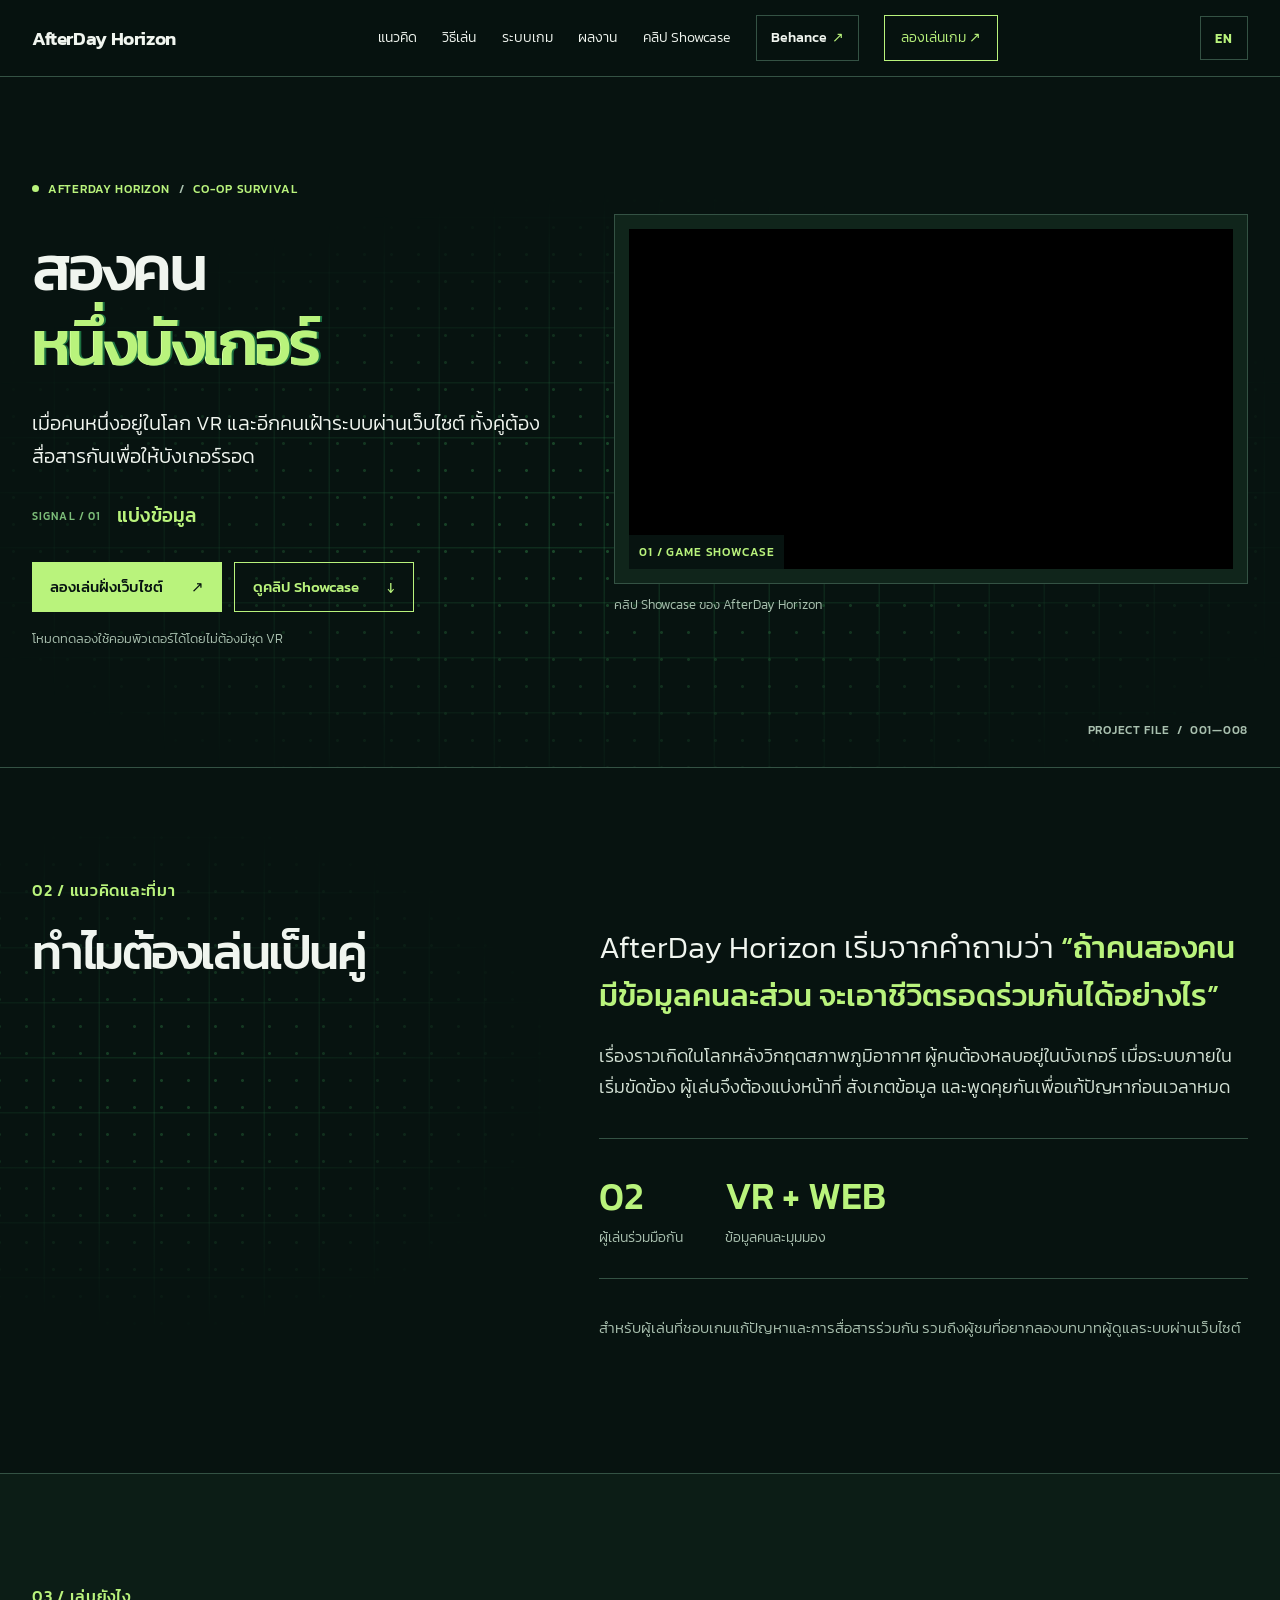
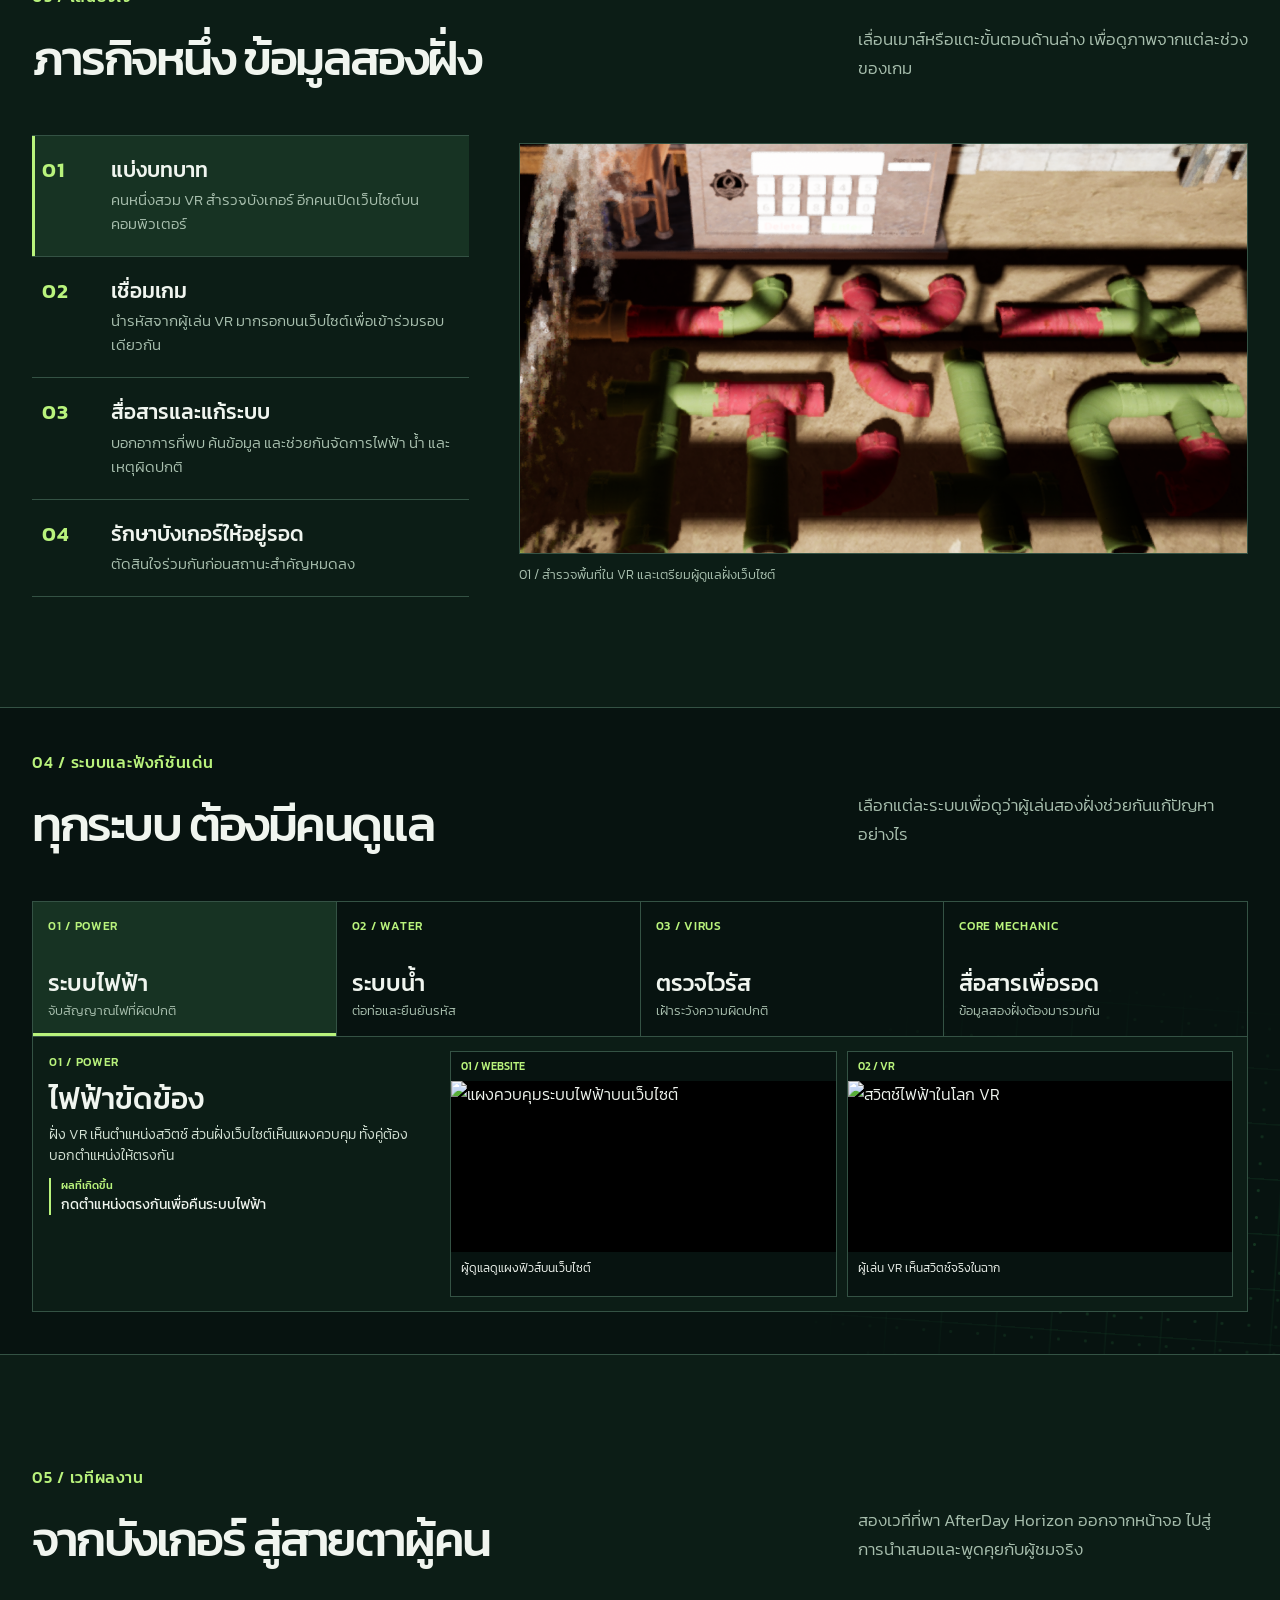
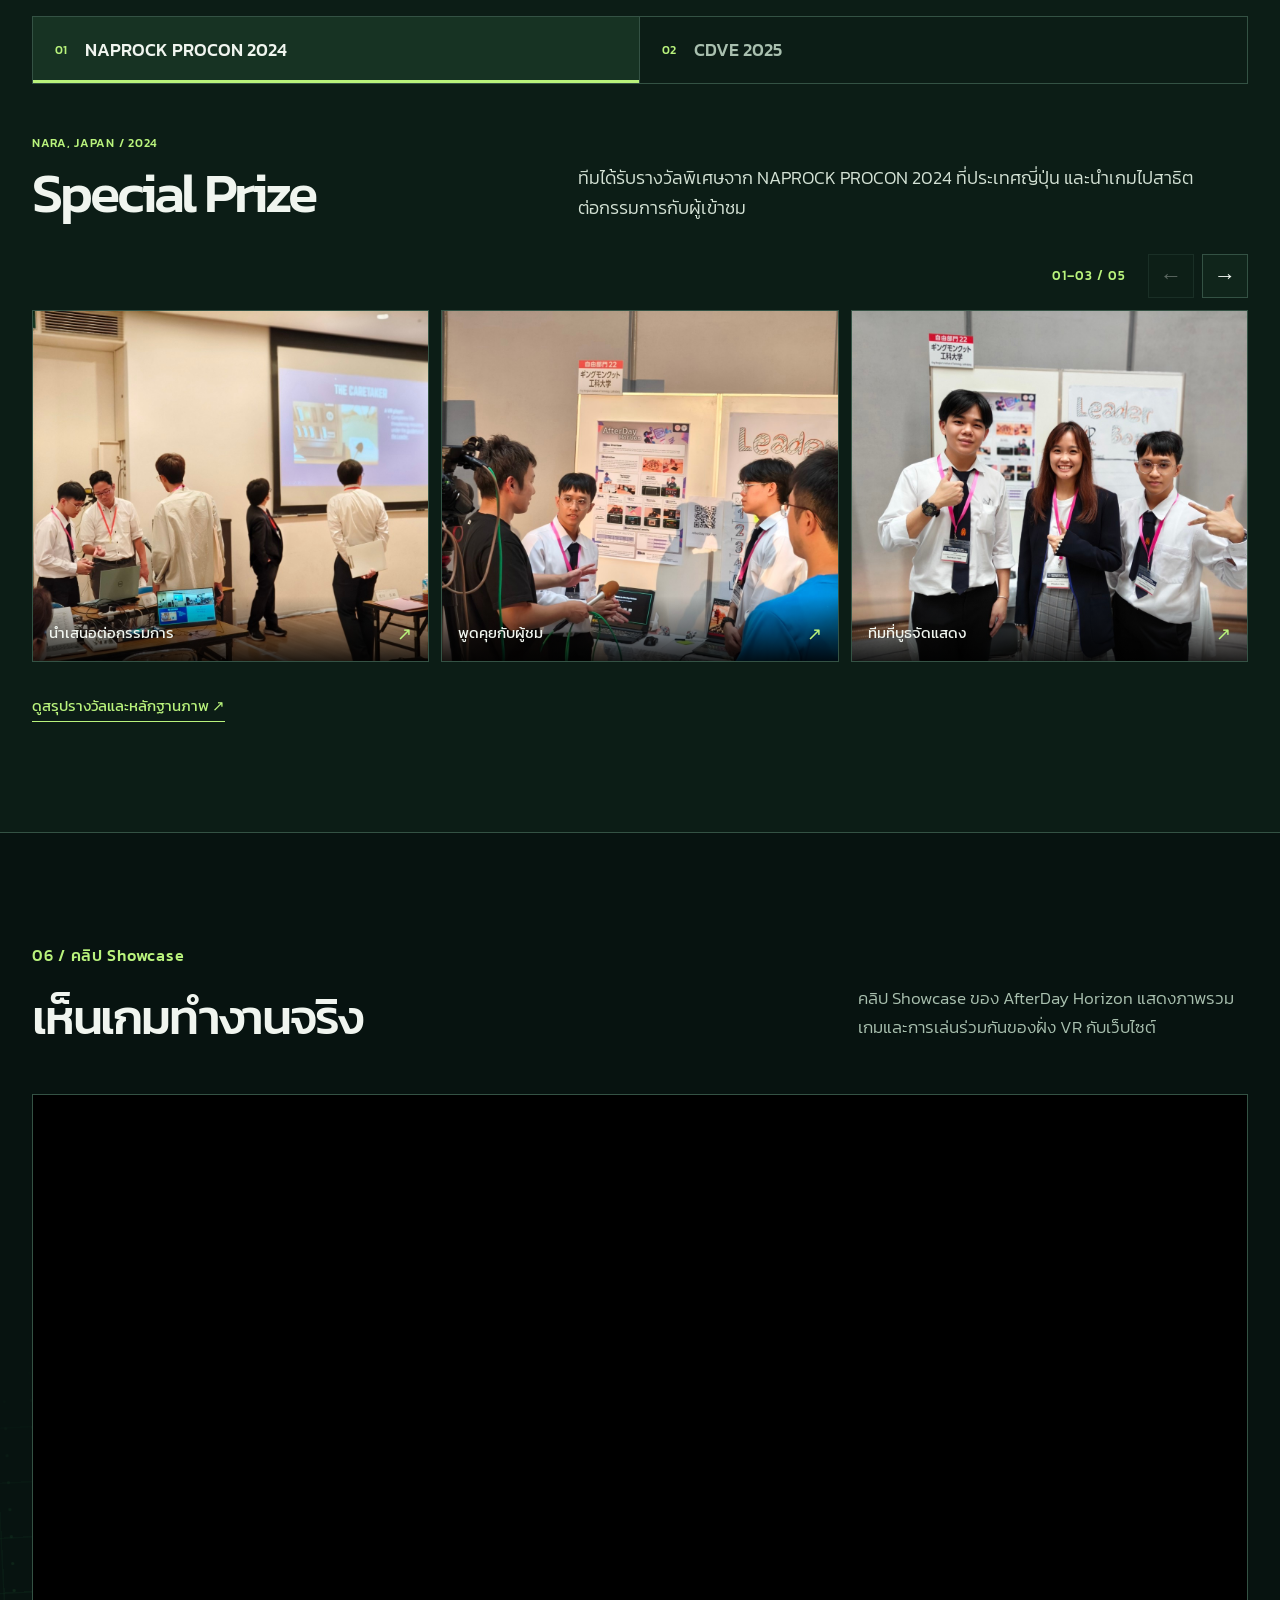
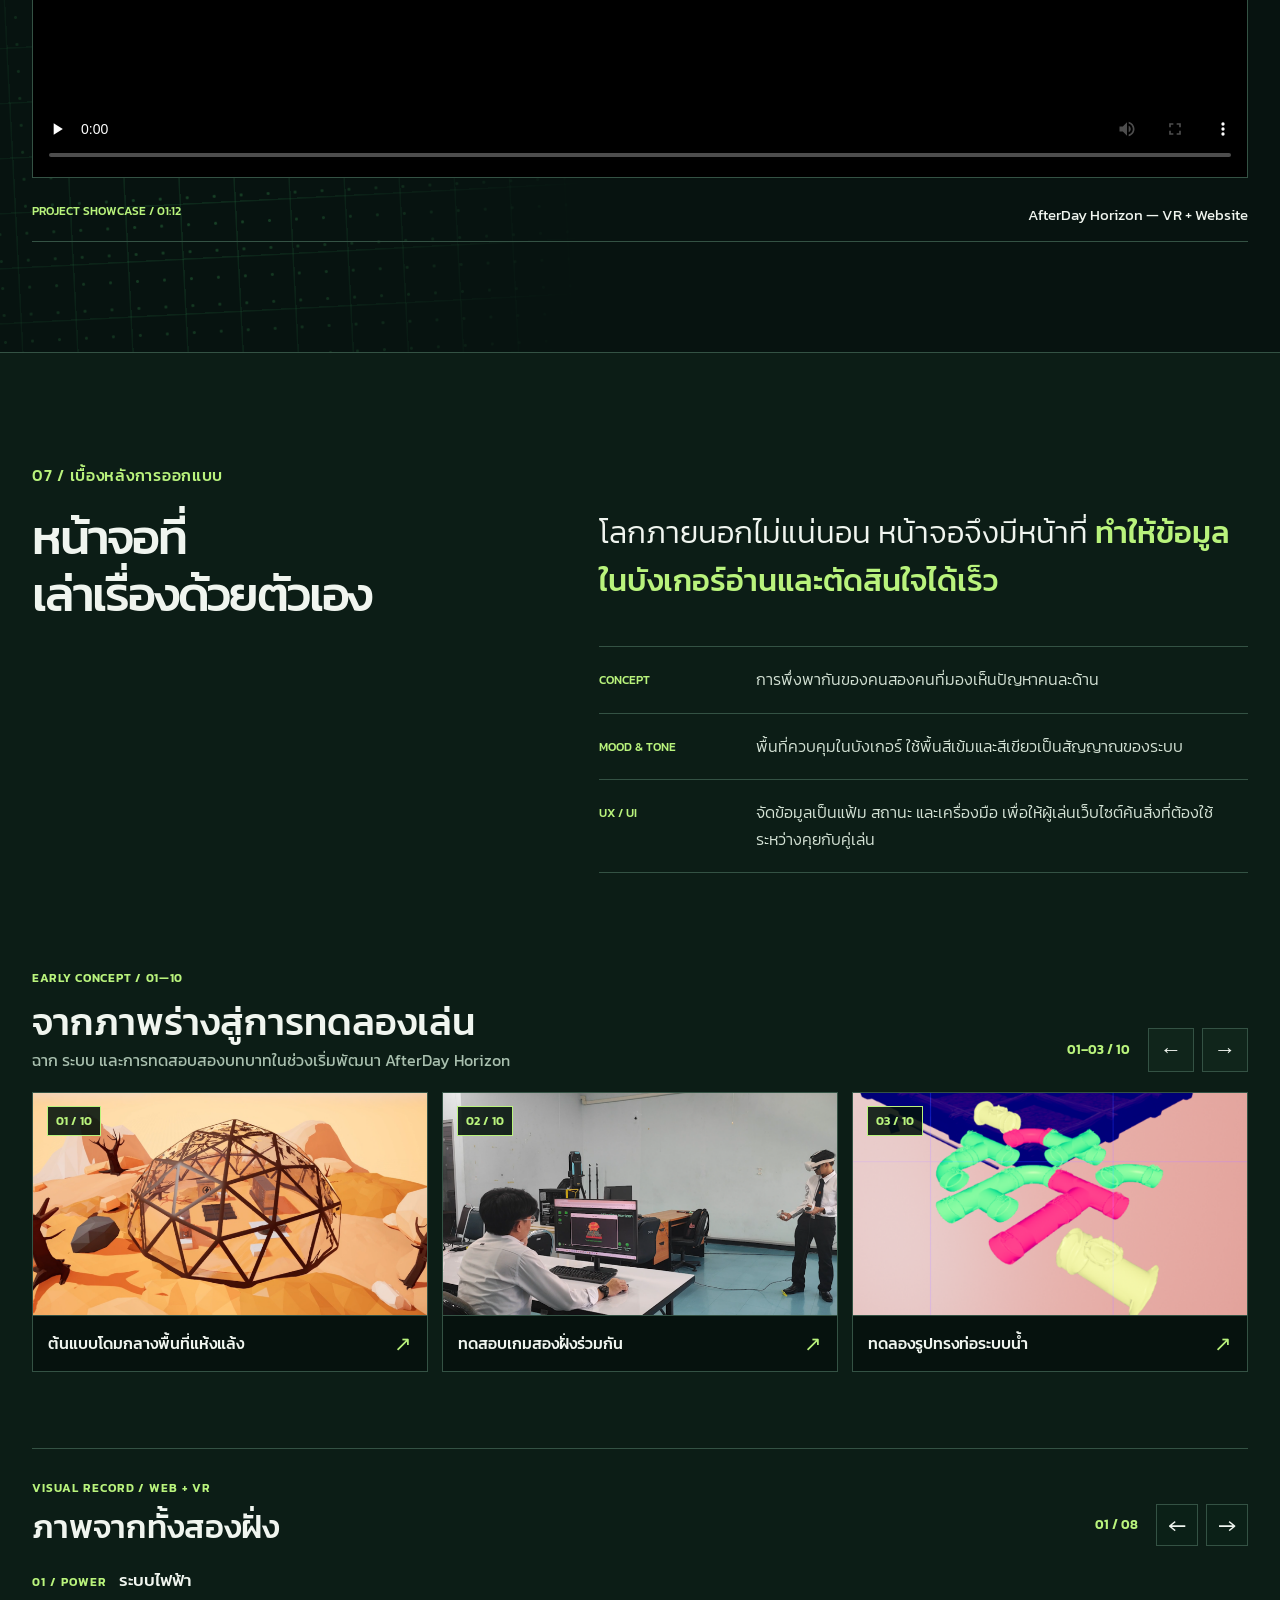
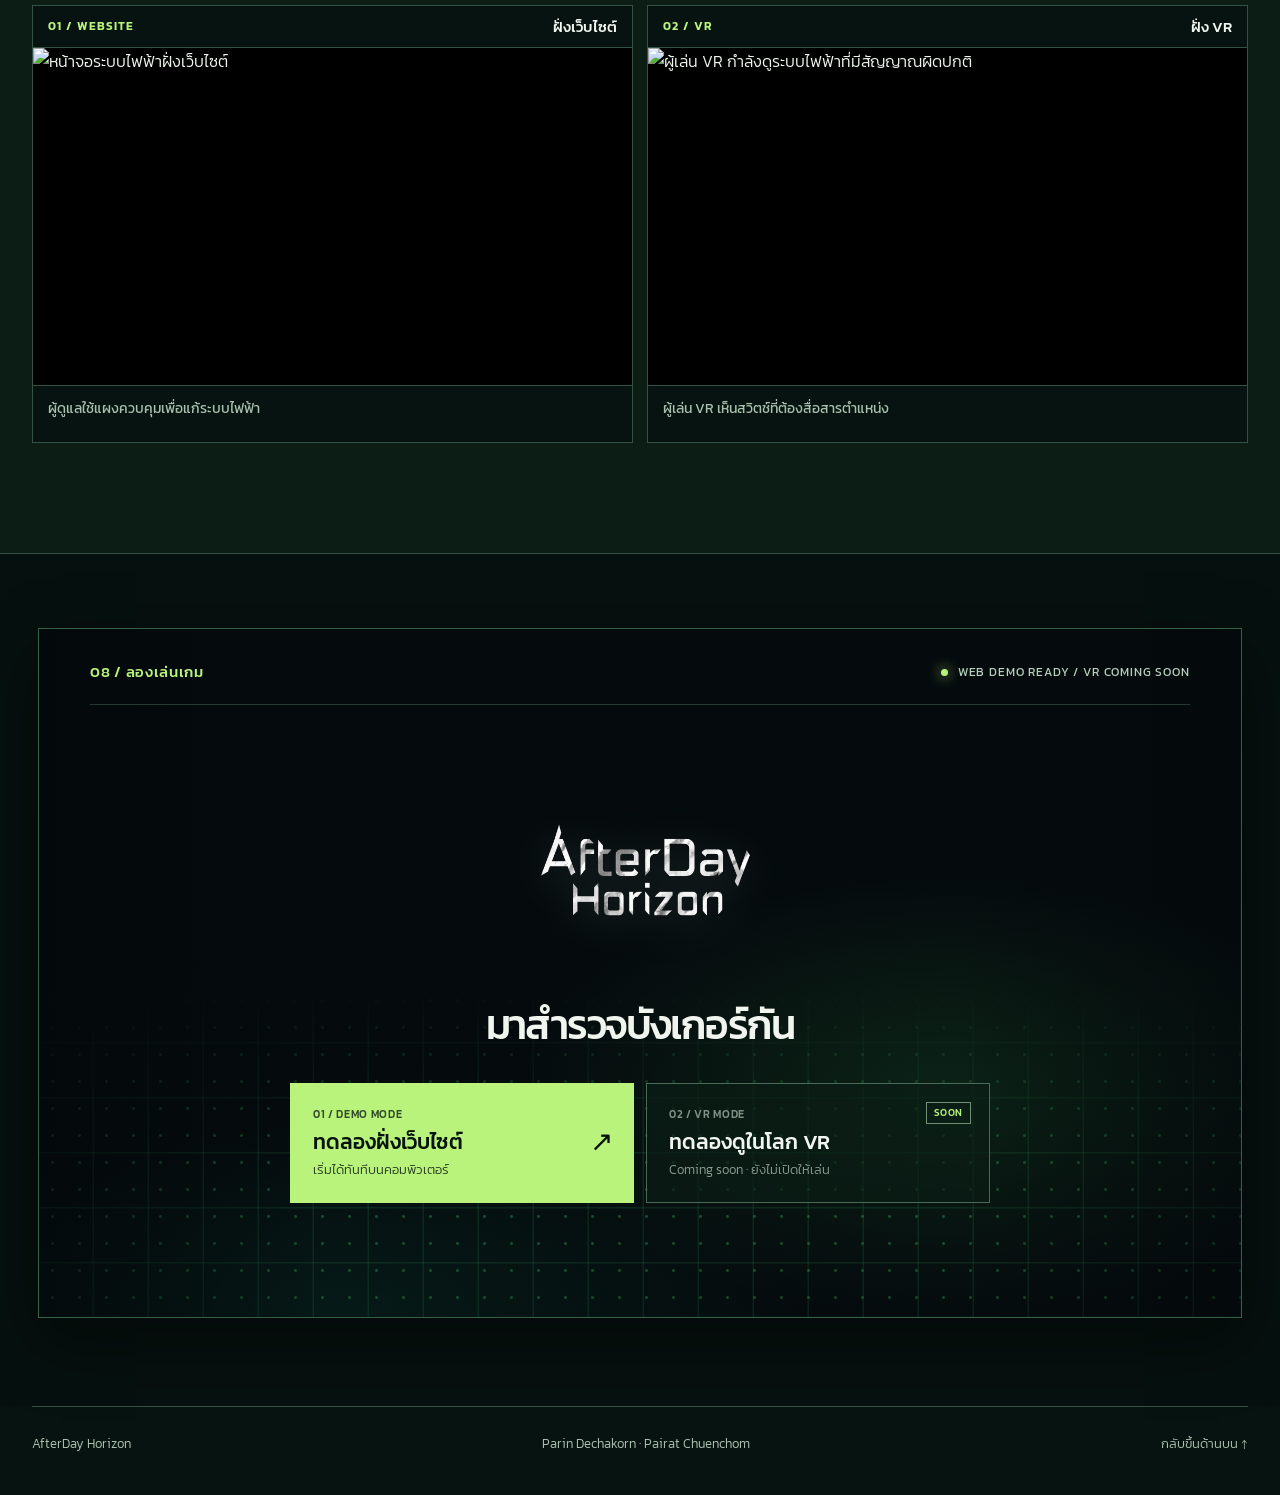
==== commit 6c1e2dfb: "bug fix" ====
--- a/index.html
+++ b/index.html
@@ -12,7 +12,7 @@
   <link href="https://fonts.googleapis.com/css2?family=Kanit:wght@300;400;500;600;700&display=swap" rel="stylesheet">
   <link rel="stylesheet" href="presentation.css?v=9">
   <link rel="stylesheet" href="interactive.css?v=7">
-  <link rel="stylesheet" href="updates.css?v=17">
+  <link rel="stylesheet" href="updates.css?v=18">
   <link rel="stylesheet" href="design-gallery.css?v=3">
   <link rel="stylesheet" href="concept-gallery.css?v=3">
   <link rel="stylesheet" href="play-launch.css?v=6">
@@ -51,10 +51,10 @@
         <div class="section-heading horizontal"><div><span class="section-number">03 / เล่นยังไง</span><h2 class="single-line-title" id="steps-title"><span class="glitch-keyword" data-text="ภารกิจหนึ่ง ข้อมูลสองฝั่ง">ภารกิจหนึ่ง ข้อมูลสองฝั่ง</span></h2></div><p>เลื่อนเมาส์หรือแตะขั้นตอนด้านล่าง เพื่อดูภาพจากแต่ละช่วงของเกม</p></div>
         <div class="step-layout">
           <ol class="step-list">
-            <li><button class="step-trigger is-active" type="button" data-step="1" aria-current="step"><span class="step-count">01</span><span class="step-body"><strong>แบ่งบทบาท</strong><span>คนหนึ่งสวม VR สำรวจบังเกอร์ อีกคนเปิดเว็บไซต์บนคอมพิวเตอร์</span></span><span class="step-arrow" aria-hidden="true">↗</span></button></li>
-            <li><button class="step-trigger" type="button" data-step="2"><span class="step-count">02</span><span class="step-body"><strong>เชื่อมเกม</strong><span>นำรหัสจากผู้เล่น VR มากรอกบนเว็บไซต์เพื่อเข้าร่วมรอบเดียวกัน</span></span><span class="step-arrow" aria-hidden="true">↗</span></button></li>
-            <li><button class="step-trigger" type="button" data-step="3"><span class="step-count">03</span><span class="step-body"><strong>สื่อสารและแก้ระบบ</strong><span>บอกอาการที่พบ ค้นข้อมูล และช่วยกันจัดการไฟฟ้า น้ำ และเหตุผิดปกติ</span></span><span class="step-arrow" aria-hidden="true">↗</span></button></li>
-            <li><button class="step-trigger" type="button" data-step="4"><span class="step-count">04</span><span class="step-body"><strong>รักษาบังเกอร์ให้อยู่รอด</strong><span>ตัดสินใจร่วมกันก่อนสถานะสำคัญหมดลง</span></span><span class="step-arrow" aria-hidden="true">↗</span></button></li>
+            <li><button class="step-trigger is-active" type="button" data-step="1" aria-current="step"><span class="step-count">01</span><span class="step-body"><strong>แบ่งบทบาท</strong><span>คนหนึ่งสวม VR สำรวจบังเกอร์ อีกคนเปิดเว็บไซต์บนคอมพิวเตอร์</span></span></button></li>
+            <li><button class="step-trigger" type="button" data-step="2"><span class="step-count">02</span><span class="step-body"><strong>เชื่อมเกม</strong><span>นำรหัสจากผู้เล่น VR มากรอกบนเว็บไซต์เพื่อเข้าร่วมรอบเดียวกัน</span></span></button></li>
+            <li><button class="step-trigger" type="button" data-step="3"><span class="step-count">03</span><span class="step-body"><strong>สื่อสารและแก้ระบบ</strong><span>บอกอาการที่พบ ค้นข้อมูล และช่วยกันจัดการไฟฟ้า น้ำ และเหตุผิดปกติ</span></span></button></li>
+            <li><button class="step-trigger" type="button" data-step="4"><span class="step-count">04</span><span class="step-body"><strong>รักษาบังเกอร์ให้อยู่รอด</strong><span>ตัดสินใจร่วมกันก่อนสถานะสำคัญหมดลง</span></span></button></li>
           </ol>
           <figure class="step-visual"><div class="step-image-frame"><img id="step-preview" src="img_new/img_VR/img_vr_14.png" alt="ผู้เล่น VR กำลังจัดการท่อน้ำในบังเกอร์" loading="lazy" width="1280" height="720"></div><figcaption id="step-caption" aria-live="polite">01 / สำรวจพื้นที่ใน VR และเตรียมผู้ดูแลฝั่งเว็บไซต์</figcaption></figure>
         </div>
@@ -64,10 +64,10 @@
       <div class="wrap">
         <div class="section-heading horizontal"><div><span class="section-number">04 / ระบบและฟังก์ชันเด่น</span><h2 class="single-line-title" id="systems-title"><span class="glitch-keyword" data-text="ทุกระบบ ต้องมีคนดูแล">ทุกระบบ ต้องมีคนดูแล</span></h2></div><p>เลือกแต่ละระบบเพื่อดูว่าผู้เล่นสองฝั่งช่วยกันแก้ปัญหาอย่างไร</p></div>
         <div class="system-grid" role="group" aria-label="เลือกระบบในเกม">
-          <button type="button" class="system-card is-active" data-system="power" aria-pressed="true"><span class="system-id">01 / POWER</span><span class="system-title">ระบบไฟฟ้า</span><span class="system-teaser">จับสัญญาณไฟที่ผิดปกติ</span><span class="system-card-arrow" aria-hidden="true">↗</span></button>
-          <button type="button" class="system-card" data-system="water" aria-pressed="false"><span class="system-id">02 / WATER</span><span class="system-title">ระบบน้ำ</span><span class="system-teaser">ต่อท่อและยืนยันรหัส</span><span class="system-card-arrow" aria-hidden="true">↗</span></button>
-          <button type="button" class="system-card" data-system="virus" aria-pressed="false"><span class="system-id">03 / VIRUS</span><span class="system-title">ตรวจไวรัส</span><span class="system-teaser">เฝ้าระวังความผิดปกติ</span><span class="system-card-arrow" aria-hidden="true">↗</span></button>
-          <button type="button" class="system-card system-summary" data-system="coop" aria-pressed="false"><span class="system-id">CORE MECHANIC</span><span class="system-title">สื่อสารเพื่อรอด</span><span class="system-teaser">ข้อมูลสองฝั่งต้องมารวมกัน</span><span class="system-card-arrow" aria-hidden="true">↗</span></button>
+          <button type="button" class="system-card is-active" data-system="power" aria-pressed="true"><span class="system-id">01 / POWER</span><span class="system-title">ระบบไฟฟ้า</span><span class="system-teaser">จับสัญญาณไฟที่ผิดปกติ</span></button>
+          <button type="button" class="system-card" data-system="water" aria-pressed="false"><span class="system-id">02 / WATER</span><span class="system-title">ระบบน้ำ</span><span class="system-teaser">ต่อท่อและยืนยันรหัส</span></button>
+          <button type="button" class="system-card" data-system="virus" aria-pressed="false"><span class="system-id">03 / VIRUS</span><span class="system-title">ตรวจไวรัส</span><span class="system-teaser">เฝ้าระวังความผิดปกติ</span></button>
+          <button type="button" class="system-card system-summary" data-system="coop" aria-pressed="false"><span class="system-id">CORE MECHANIC</span><span class="system-title">สื่อสารเพื่อรอด</span><span class="system-teaser">ข้อมูลสองฝั่งต้องมารวมกัน</span></button>
         </div>
         <div class="system-detail" aria-live="polite">
           <div class="system-detail-copy"><span id="system-detail-index" class="stage-meta">01 / POWER</span><h3 id="system-detail-title">ไฟฟ้าขัดข้อง</h3><p id="system-detail-text">ฝั่ง VR เห็นตำแหน่งสวิตช์ ส่วนฝั่งเว็บไซต์เห็นแผงควบคุม ทั้งคู่ต้องบอกตำแหน่งให้ตรงกัน</p><div class="system-result"><span>ผลที่เกิดขึ้น</span><strong id="system-detail-result">กดตำแหน่งตรงกันเพื่อคืนระบบไฟฟ้า</strong></div></div>
@@ -82,8 +82,8 @@
       <div class="wrap">
         <div class="section-heading horizontal"><div><span class="section-number">05 / เวทีผลงาน</span><h2 class="single-line-title" id="competition-title"><span class="glitch-keyword" data-text="จากบังเกอร์ สู่สายตาผู้คน">จากบังเกอร์ สู่สายตาผู้คน</span></h2></div><p>สองเวทีที่พา AfterDay Horizon ออกจากหน้าจอ ไปสู่การนำเสนอและพูดคุยกับผู้ชมจริง</p></div>
         <div class="stage-switch" role="tablist" aria-label="เลือกเวทีผลงาน">
-          <button type="button" class="stage-tab is-active" id="tab-naprock" role="tab" aria-selected="true" aria-controls="panel-naprock" tabindex="0"><span>01</span> NAPROCK PROCON 2024 <span class="tab-arrow" aria-hidden="true">↗</span></button>
-          <button type="button" class="stage-tab" id="tab-cdve" role="tab" aria-selected="false" aria-controls="panel-cdve" tabindex="-1"><span>02</span> CDVE 2025 <span class="tab-arrow" aria-hidden="true">↗</span></button>
+          <button type="button" class="stage-tab is-active" id="tab-naprock" role="tab" aria-selected="true" aria-controls="panel-naprock" tabindex="0"><span>01</span> NAPROCK PROCON 2024 </button>
+          <button type="button" class="stage-tab" id="tab-cdve" role="tab" aria-selected="false" aria-controls="panel-cdve" tabindex="-1"><span>02</span> CDVE 2025 </button>
         </div>
         <div class="stage-panel" id="panel-naprock" role="tabpanel" aria-labelledby="tab-naprock">
           <div class="stage-intro"><div><span class="stage-meta">NARA, JAPAN / 2024</span><h3>Special Prize</h3></div><p>ทีมได้รับรางวัลพิเศษจาก NAPROCK PROCON 2024 ที่ประเทศญี่ปุ่น และนำเกมไปสาธิตต่อกรรมการกับผู้เข้าชม</p></div>
--- a/updates.css
+++ b/updates.css
@@ -23,7 +23,7 @@
 .play-panel .device-note p{font-size:17px;line-height:1.6;margin:16px 0}
 .section-number{font-size:16px;letter-spacing:.045em}
 .step-list li{display:block;padding:0}
-.step-trigger{appearance:none;border:0;background:transparent;color:var(--text);display:grid;grid-template-columns:55px 1fr 20px;gap:14px;align-items:start;width:100%;padding:20px 10px;text-align:left;cursor:pointer;transition:background .2s}
+.step-trigger{appearance:none;border:0;background:transparent;color:var(--text);display:grid;grid-template-columns:55px 1fr;gap:14px;align-items:start;width:100%;padding:20px 10px;text-align:left;cursor:pointer;transition:background .2s}
 .step-trigger:hover,.step-trigger:focus-visible,.step-trigger.is-active{background:var(--panel2)}
 .step-trigger.is-active{box-shadow:inset 3px 0 var(--accent)}
 .step-trigger .step-count{font-size:21px;font-weight:600;line-height:1.3;padding:0}
@@ -91,5 +91,5 @@
 @media(max-width:900px){.concept-section .section-grid,.design-section .section-grid{grid-template-columns:1fr;row-gap:48px}.concept-section .section-content,.design-section .section-content{padding-top:0}}
 @media(min-width:761px) and (max-width:1000px){.header-inner{min-height:66px}.menu-toggle{display:flex;align-items:center;gap:12px;border:1px solid var(--line);background:none;color:var(--text);min-height:44px;padding:0 14px;margin-left:auto}.menu-toggle span{color:var(--accent);font:24px var(--mono);line-height:1}.menu-toggle[aria-expanded=true] span{transform:rotate(45deg)}.main-nav{display:none;position:absolute;top:65px;left:0;right:0;z-index:4;background:var(--bg);border-bottom:1px solid var(--line);padding:12px 18px 20px;white-space:normal;flex-direction:column;align-items:stretch;gap:0}.main-nav.is-open{display:flex}.main-nav a{display:block;border-bottom:1px solid var(--line);padding:11px 5px;font-size:16px}.main-nav .nav-play{margin-top:12px;text-align:center}}
 @media(max-width:760px){.header-inner{gap:10px}.menu-toggle{margin-left:auto}.main-nav{z-index:4}.language-toggle{min-width:44px}.hero h1{font-size:clamp(45px,10vw,63px)}.systems-section{padding:60px 0}.systems-section .system-detail{grid-template-columns:1fr;gap:15px}.system-detail-copy{padding:0}.play-panel{width:min(100% - 36px,1550px);grid-template-columns:1fr;gap:34px;padding:38px}.play-panel h2{font-size:clamp(42px,8vw,58px)}.play-panel .button{min-height:48px}.play-panel .device-note p{font-size:15px}.media-dialog .dialog-grid{grid-template-columns:1fr;grid-template-rows:minmax(0,1fr) auto}.media-dialog .dialog-media{min-height:0}.media-dialog img{max-height:55dvh}.media-dialog .dialog-info{max-height:40dvh;padding:16px}.dialog-kicker{margin-top:0}.dialog-meta{margin-top:0}}
-@media(max-width:520px){.hero h1{font-size:clamp(43px,11vw,54px)}.section h2.single-line-title{font-size:clamp(26px,8.2vw,34px)}.section-number{font-size:14px}.step-trigger{grid-template-columns:45px 1fr 15px;gap:8px;padding:18px 8px}.step-trigger .step-count{font-size:19px}.step-body strong{font-size:19px}.system-grid .system-card{min-height:165px;padding:20px}.system-title{font-size:24px}.system-views{grid-template-columns:1fr}.systems-section .system-view img{height:180px}.play-panel{width:min(100% - 28px,1550px);padding:28px}.play-panel h2{font-size:clamp(35px,9vw,46px)}.demo-feature figcaption{display:grid}}
+@media(max-width:520px){.hero h1{font-size:clamp(43px,11vw,54px)}.section h2.single-line-title{font-size:clamp(26px,8.2vw,34px)}.section-number{font-size:14px}.step-trigger{grid-template-columns:45px 1fr;gap:8px;padding:18px 8px}.step-trigger .step-count{font-size:19px}.step-body strong{font-size:19px}.system-grid .system-card{min-height:165px;padding:20px}.system-title{font-size:24px}.system-views{grid-template-columns:1fr}.systems-section .system-view img{height:180px}.play-panel{width:min(100% - 28px,1550px);padding:28px}.play-panel h2{font-size:clamp(35px,9vw,46px)}.demo-feature figcaption{display:grid}}
 @media(prefers-reduced-motion:reduce){.step-trigger,.system-grid .system-card{transition:none}}
